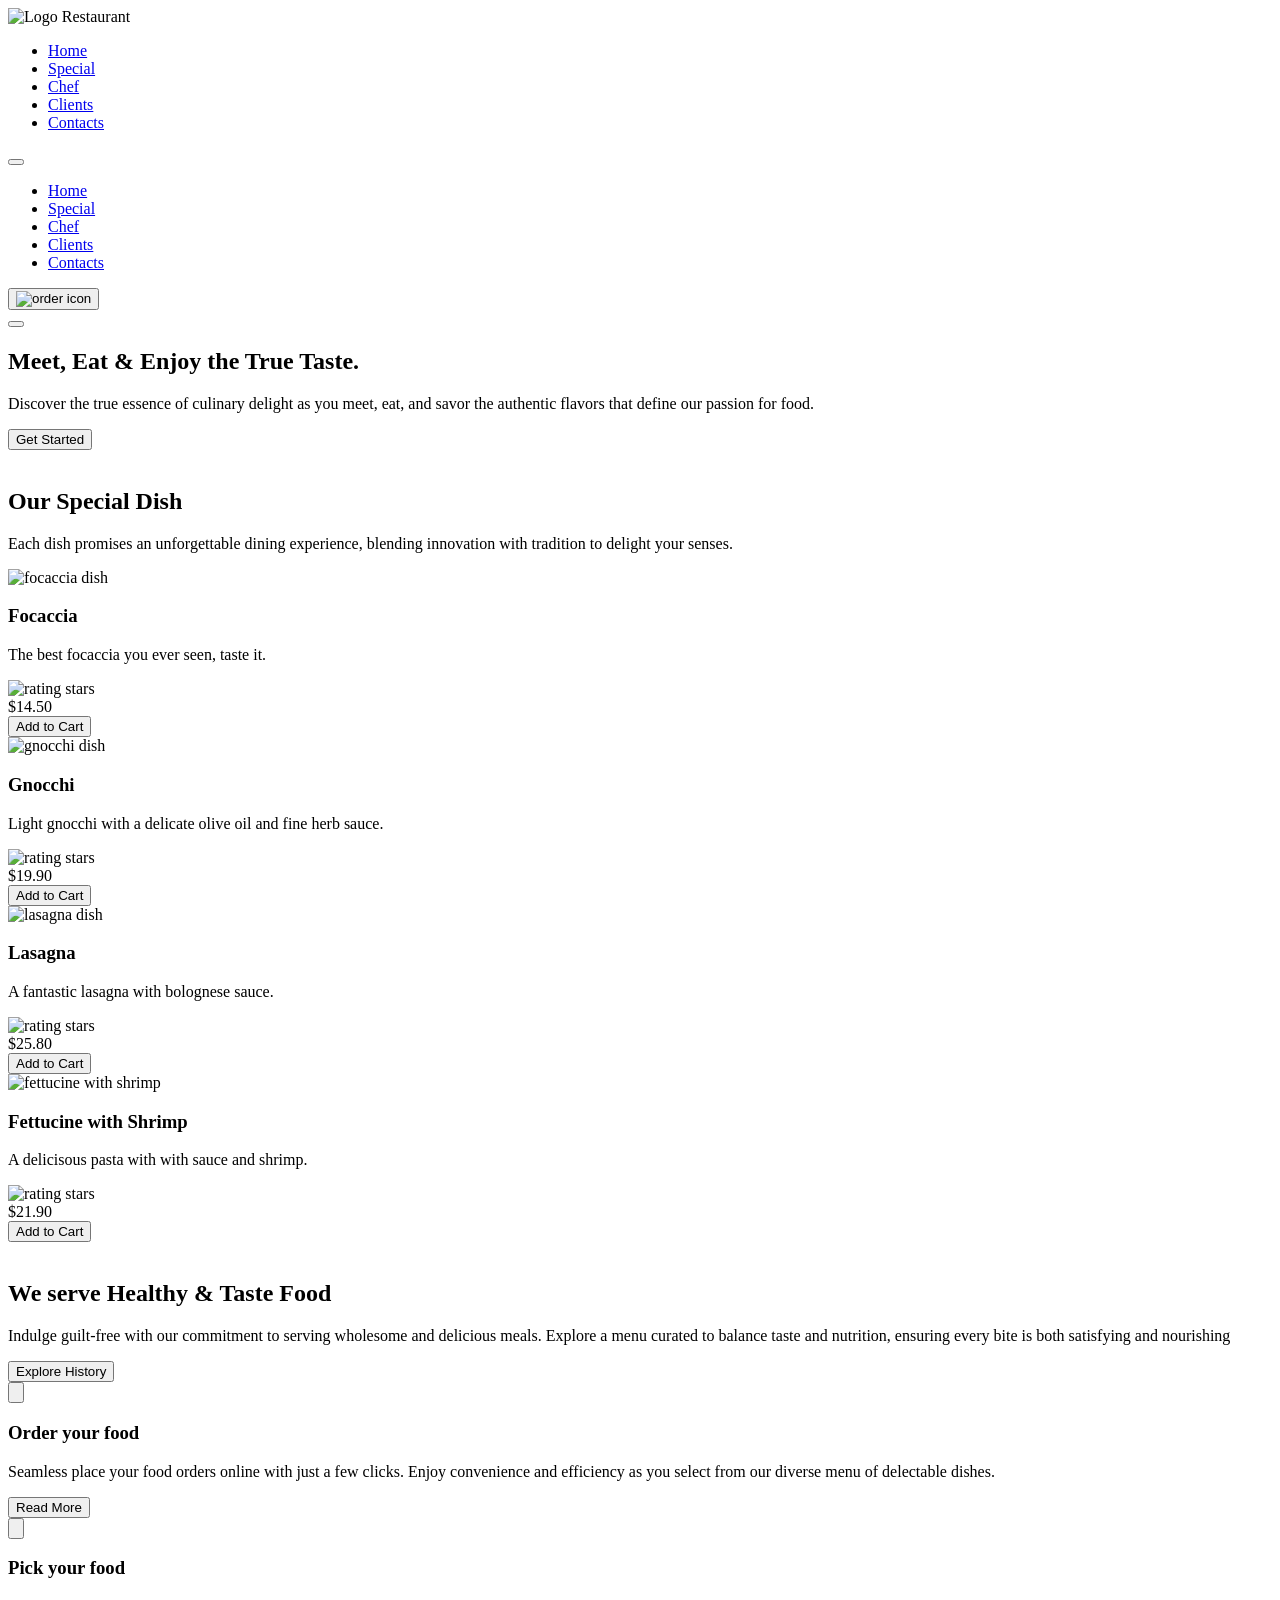
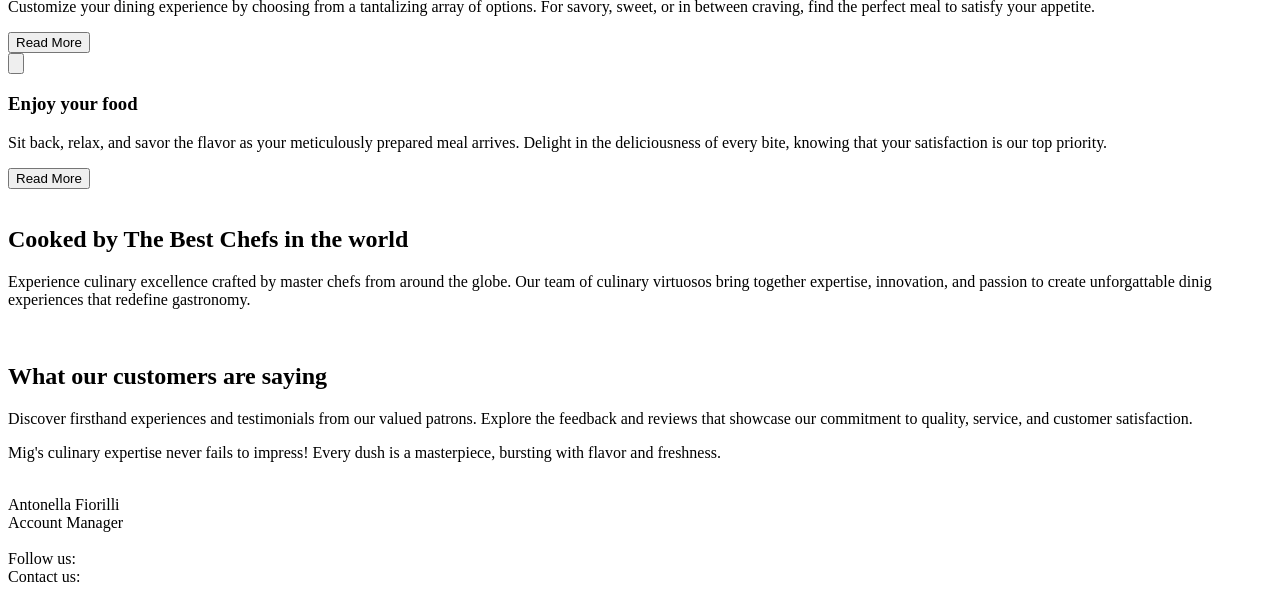
==== index.html @ 4b8250e5 "exportação da pasta index.html para Mig Food" ====
<!DOCTYPE html>
<html lang="en">

<head>
    <meta charset="UTF-8">
    <meta name="viewport" content="width=device-width, initial-scale=1.0">
    <link rel="stylesheet" href="style.css">
    <link rel="stylesheet" href="https://cdnjs.cloudflare.com/ajax/libs/font-awesome/7.0.0/css/all.min.css">
    <link rel="shortcut icon" href="Images/Logo_Icon.png" type="image/x-icon">
    <title>Mig Ristorante</title>
</head>

<body>
    <header>
        <div class="logo"><img src="./Images/Logo.png" alt="Logo Restaurant"></div>
        <div class="desktop-menu">
            <ul class="nav-links-desktop">
                <li><a href="#hero">Home</a></li>
                <li><a href="#special">Special</a></li>
                <li><a href="#chef">Chef</a></li>
                <li><a href="#clients">Clients</a></li>
                <li><a href="#contacts">Contacts</a></li>
            </ul>
        </div>
        <div class="mobile-menu" id="mobileMenu">
            <button class="close" id="closeButton"><i class="fa-solid fa-xmark"></i></button>
            <ul class="nav-links-mobile">
                <li><a href="#hero">Home</a></li>
                <li><a href="#special">Special</a></li>
                <li><a href="#chef">Chef</a></li>
                <li><a href="#clients">Clients</a></li>
                <li><a href="#contacts">Contacts</a></li>
            </ul>
        </div>
        <div class="btns-header">
            <div class="cart"><button class="button_cart"><img src="./Images/order icon.svg" alt="order icon"></button>
            </div>
            <button class="hamburger" id="hamburgerButton"><i class="fa-solid fa-bars"></i></button>
        </div>
    </header>
    <main>
        <section class="hero">
            <div class="content">
                <h1 class="title">Meet, Eat & Enjoy the <span>True Taste</span>.</h1>
                <p class="text">Discover the true essence of culinary delight as you meet, eat, and savor the authentic
                    flavors that define our passion for food.</p>
                <button class="start">Get Started</button>
            </div>
            <div class="hero-image"><img src="./Images/home_fetuccini.png" alt=""></div>
        </section>
        <section class="special" id="special">
            <h2 class="title">Our <span>Special</span> Dish</h2>
            <p class="text">Each dish promises an unforgettable dining experience, blending innovation with tradition to
                delight your senses.</p>
            <div class="card_line">
                <div class="card">
                    <img src="https://moraremportugal.com/wp-content/uploads/2023/08/comidas-tipicas-da-italia-foccacia-de-rosmarino-1024x574.png"
                        alt="focaccia dish">
                    <h3 class="name">Focaccia</h3>
                    <p class="dish_detail">The best focaccia you ever seen, taste it.</p>
                    <div class="stars"><img src="./Images/Testimonials Stars.png" alt="rating stars"></div>
                    <div class="last_line">
                        <div class="price">$14.50</div>
                        <button class="card_cart">Add to Cart</button>
                    </div>
                </div>
                <div class="card">
                    <img src="https://img.freepik.com/fotos-premium/gnocchi-de-batata-comida-italiana-tradicional-gnocchi-caseiro-jantar-saboroso-prato-mediterraneo-fundo-escuro-ilustracao-de-ia-generativa_162695-11271.jpg"
                        alt="gnocchi dish">
                    <h3 class="name">Gnocchi</h3>
                    <p class="dish_detail">Light gnocchi with a delicate olive oil and fine herb sauce.</p>
                    <div class="stars"><img src="./Images/Testimonials Stars.png" alt="rating stars"></div>
                    <div class="last_line">
                        <div class="price">$19.90</div>
                        <button class="card_cart">Add to Cart</button>
                    </div>
                </div>
                <div class="card">
                    <img src="https://www.sabornamesa.com.br/media/k2/items/cache/d30ee1ca9e879a8474cdf38bba06fa06_XL.jpg"
                        alt="lasagna dish">
                    <h3 class="name">Lasagna</h3>
                    <p class="dish_detail">A fantastic lasagna with bolognese sauce.</p>
                    <div class="stars"><img src="./Images/Testimonials Stars.png" alt="rating stars"></div>
                    <div class="last_line">
                        <div class="price">$25.80</div>
                        <button class="card_cart">Add to Cart</button>
                    </div>
                </div>
                <div class="card">
                    <img src="https://buenprovecho.hn/wp-content/uploads/2023/05/fettucini-con-camarones-1.jpg"
                        alt="fettucine with shrimp">
                    <h3 class="name">Fettucine with Shrimp</h3>
                    <p class="dish_detail">A delicisous pasta with with sauce and shrimp.</p>
                    <div class="stars"><img src="./Images/Testimonials Stars.png" alt="rating stars"></div>
                    <div class="last_line">
                        <div class="price">$21.90</div>
                        <button class="card_cart">Add to Cart</button>
                    </div>
                </div>
            </div>
        </section>
        <section class="healthy">
            <img src="https://thumbs.dreamstime.com/b/varios-tipos-de-pastas-68158562.jpg" alt="">
            <div class="content">
                <h2 class="title">We serve <span>Healthy & Taste</span> Food</h2>
                <p class="text">Indulge guilt-free with our commitment to serving wholesome and delicious meals. Explore
                    a
                    menu curated to balance taste and nutrition, ensuring every bite is both satisfying and nourishing
                </p>
                <button class="history">Explore History</button>
            </div>
        </section>
        <section class="delivery">
            <div class="card_line_delivery">
                <div class="card">
                    <button class="delivery_btn"><img src="./Images/order_meal.svg" alt=""></button>
                    <h3 class="title">Order your food</h3>
                    <p class="text">Seamless place your food orders online with just a few clicks. Enjoy convenience and
                        efficiency as you select from our diverse menu of delectable dishes.</p>
                    <button class="more">Read More </button>
                </div>

                <div class="card">
                    <button class="delivery_btn"><img src="./Images/delivery_icon.svg" alt=""></button>
                    <h3 class="title">Pick your food</h3>
                    <p class="text">Customize your dining experience by choosing from a tantalizing array of options.
                        For
                        savory, sweet, or in between craving, find the perfect meal to satisfy your appetite.</p>
                    <button class="more">Read More </button>
                </div>

                <div class="card">
                    <button class="delivery_btn"><img src="./Images/satisfied_icon.svg" alt=""></button>
                    <h3 class="title">Enjoy your food</h3>
                    <p class="text">Sit back, relax, and savor the flavor as your meticulously prepared meal arrives.
                        Delight in the deliciousness of every bite, knowing that your satisfaction is our top priority.
                    </p>
                    <button class="more">Read More </button>
                </div>
                <img class="olive_img" src="./Images/Olive-Oil-PNG-Image.png" alt="">
            </div>
        </section>
        <section class="chef" id="chef">
            <div class="content">
                <h2 class="title">Cooked by <span>The Best Chefs</span> in the world</h2>
                <p class="text">Experience culinary excellence crafted by master chefs from around the globe. Our team
                    of
                    culinary virtuosos bring together expertise, innovation, and passion to create unforgattable dinig
                    experiences that redefine gastronomy.</p>
            </div>
            <div class="images">
                <div class="bg_circle">
                    <img src="./Images/masterchef.png" alt="">
                </div>
            </div>
        </section>
        <section class="clients" id="clients">
            <h2 class="title">What our <span>customers</span> are saying</h2>
            <p class="text">Discover firsthand experiences and testimonials from our valued patrons. Explore the
                feedback
                and reviews that showcase our commitment to quality, service, and customer satisfaction.</p>
            <div class="card">
                <p class="testimonial_phrase">Mig's culinary expertise never fails to impress! Every dush is a
                    masterpiece, bursting with flavor and freshness.</p>
                <div class="photo"><img src="https://cdn.pixabay.com/photo/2024/05/21/05/51/young-8776897_1280.jpg"
                        alt="">
                </div>
                <div class="name">Antonella Fiorilli</div>
                <div class="position">Account Manager</div>
                <div class="balls_order">
                    <div class="ball"></div>
                    <div class="ball"></div>
                    <div class="ball"></div>
                </div>
            </div>
        </section>
    </main>
    <footer id="contacts">
        <div class="logo"><img src="./Images/Logo.png" alt=""></div>
        <div class="follow">Follow us:
           <i class="fa-brands fa-square-facebook"></i>
           <i class="fa-brands fa-square-instagram"></i>
           <i class="fa-brands fa-square-x-twitter"></i>
        </div>
        <div class="contact">Contact us:
           <i class="fa-brands fa-square-whatsapp"></i>
           <i class="fa-solid fa-envelope"></i>
        </div>
    </footer>
    <script src="./script.js"></script>
</body>

</html>
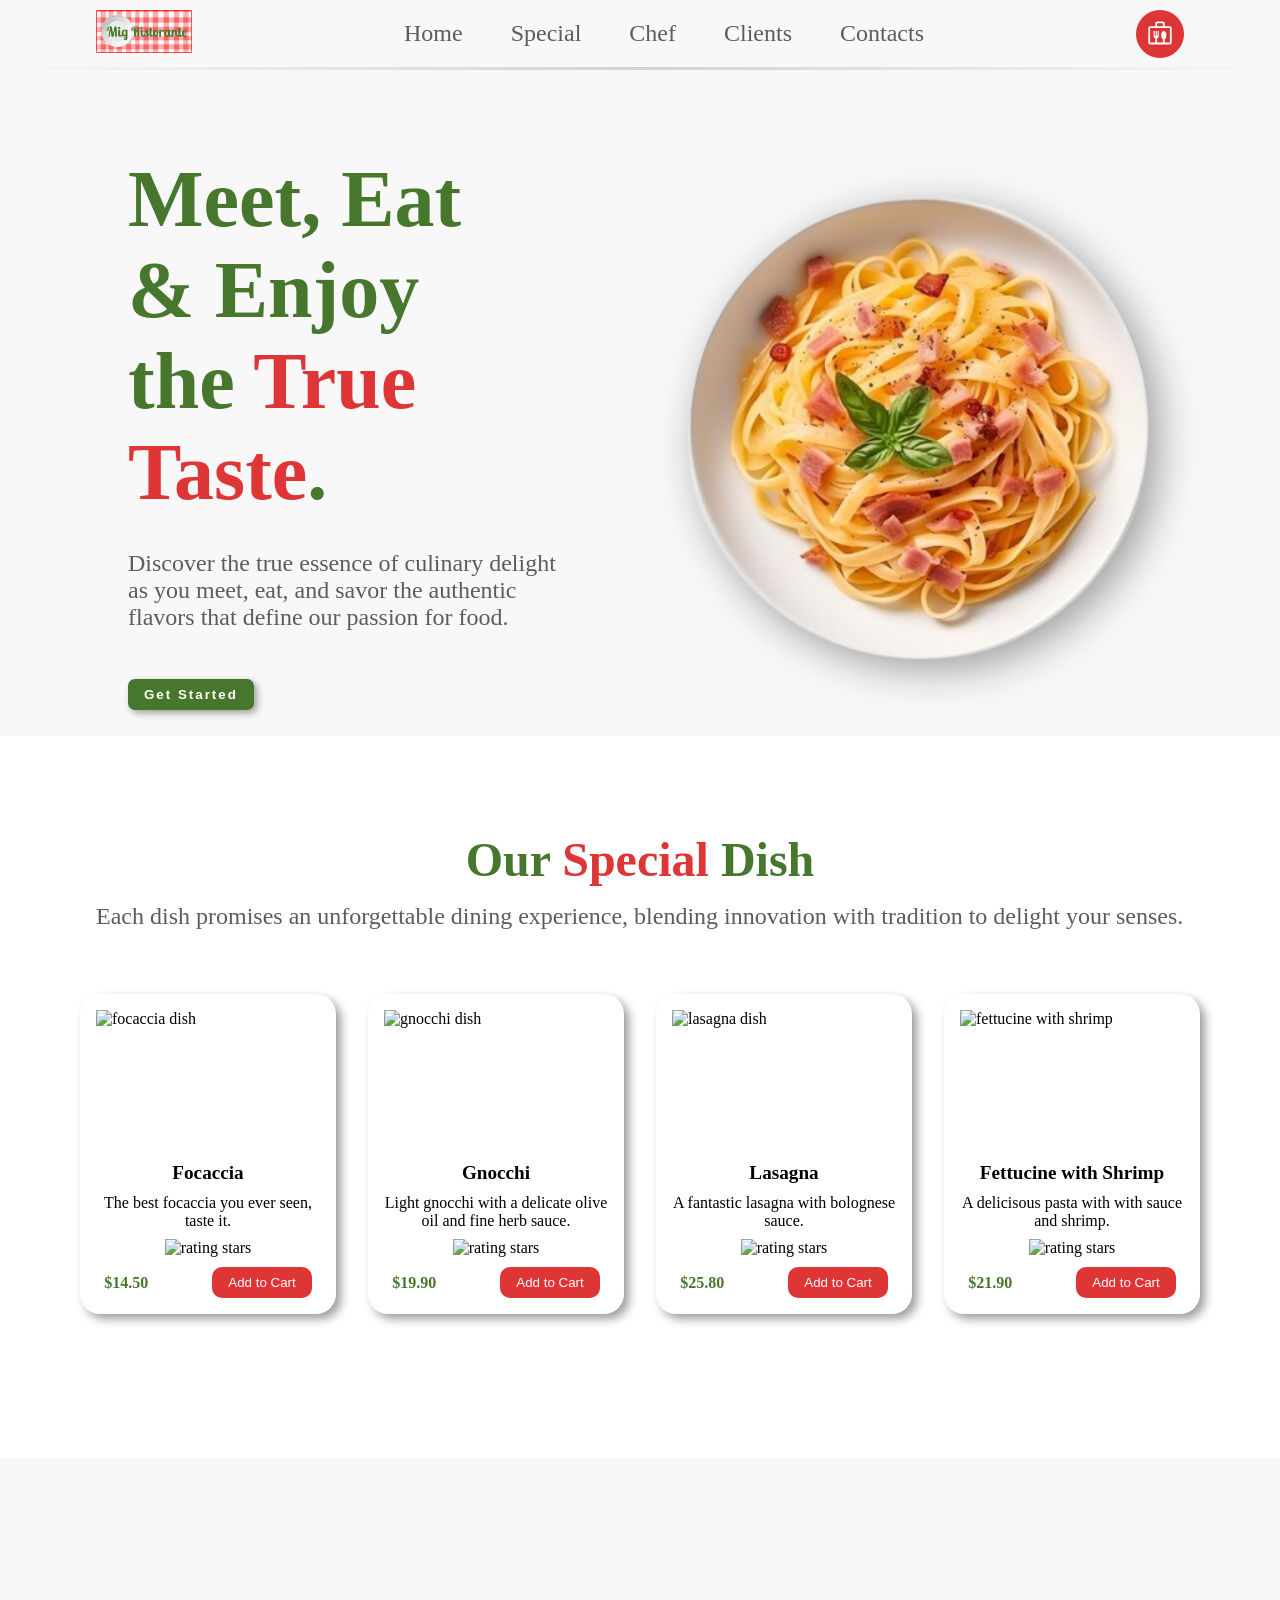
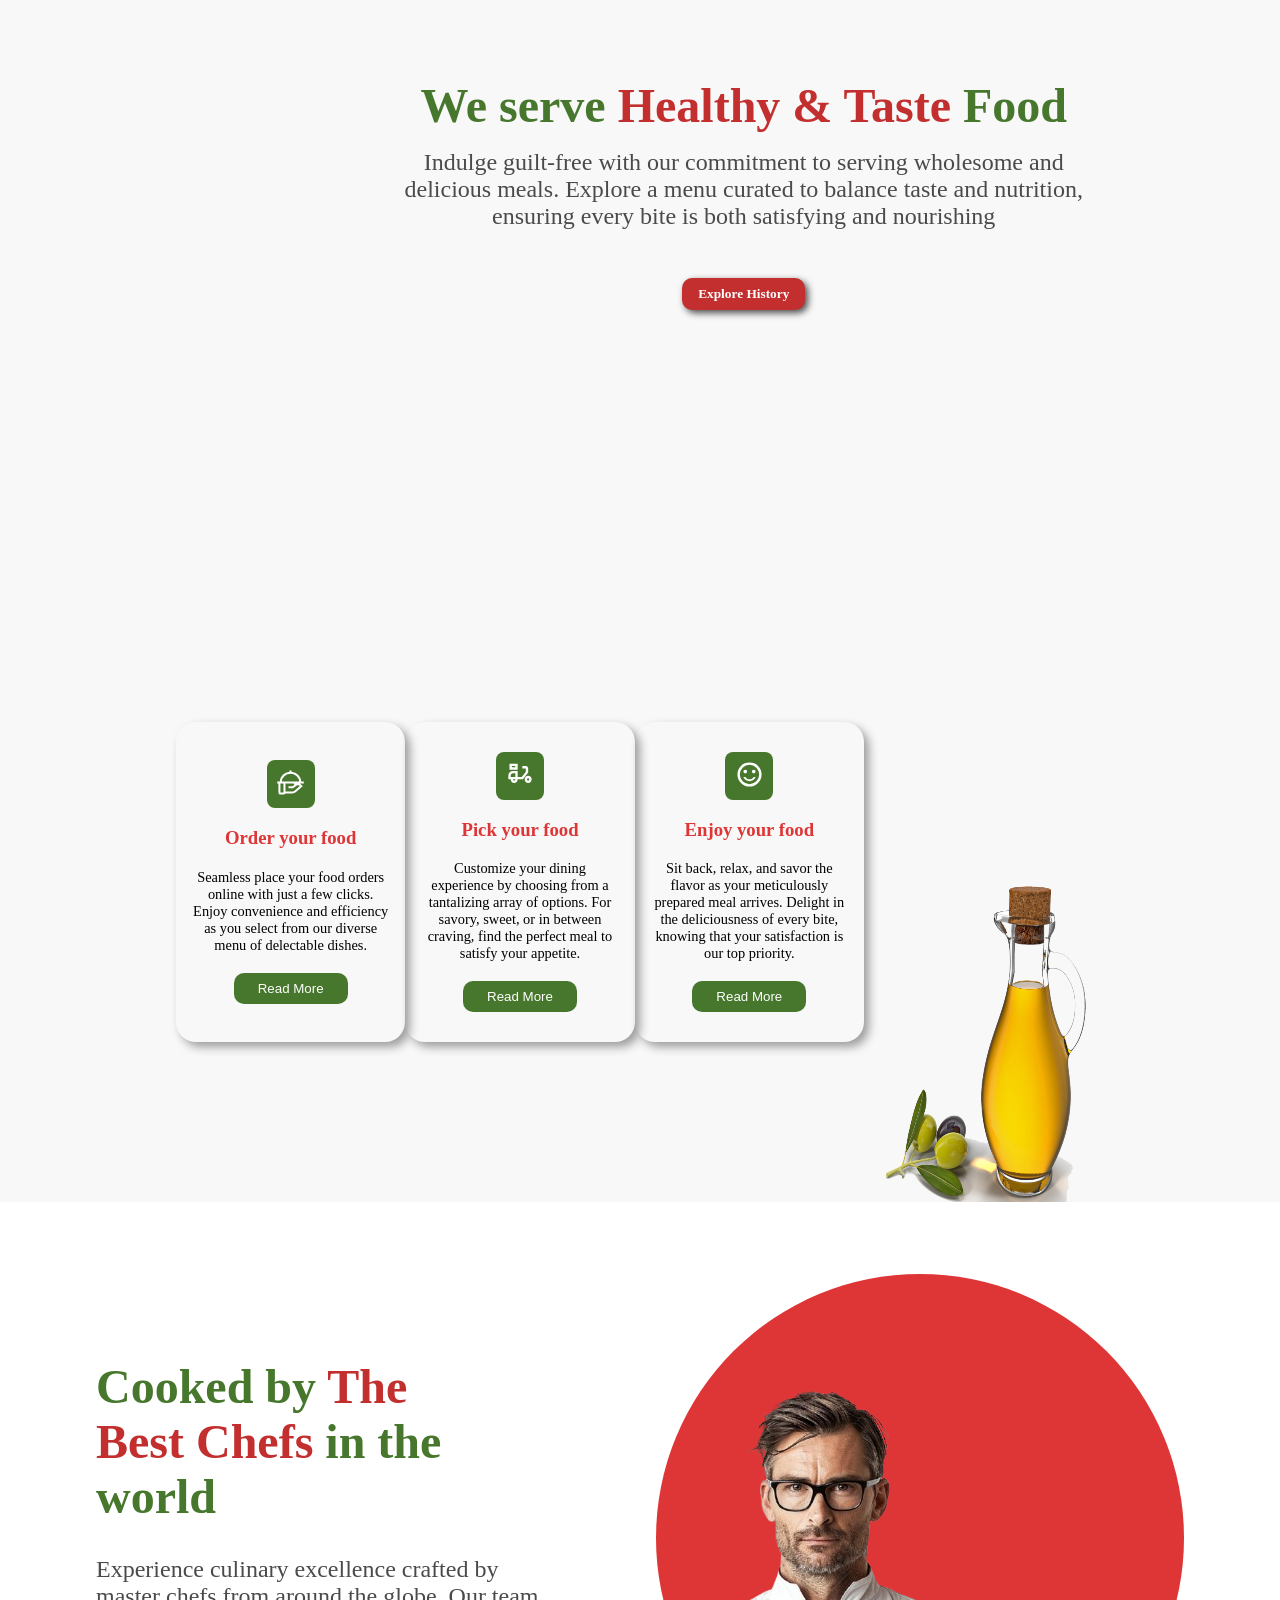
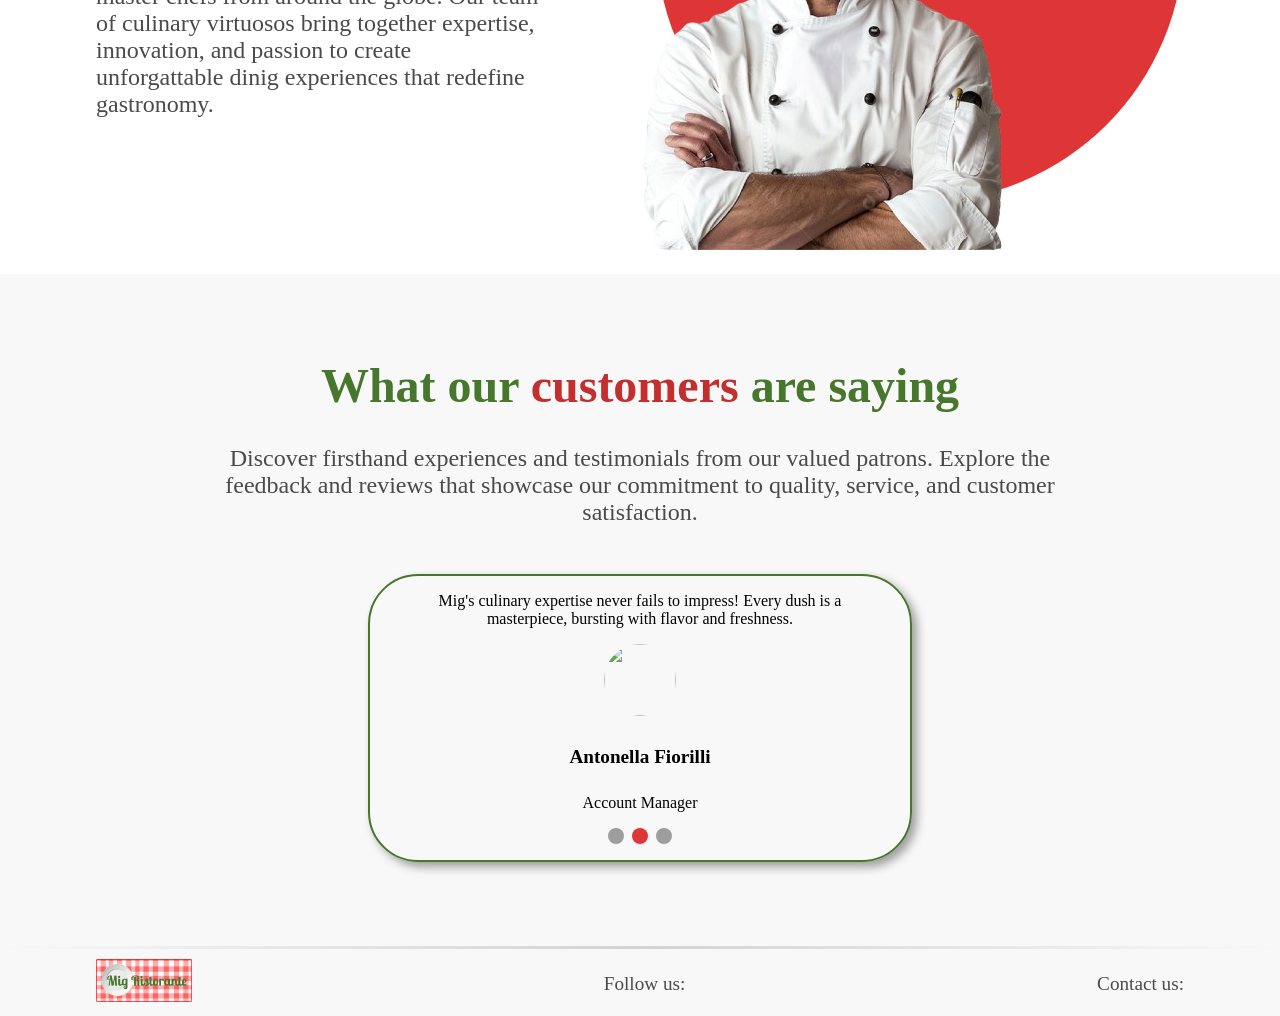
==== commit 226c21a3: "file track adjustment" ====
--- a/index.html
+++ b/index.html
@@ -4,15 +4,15 @@
 <head>
     <meta charset="UTF-8">
     <meta name="viewport" content="width=device-width, initial-scale=1.0">
-    <link rel="stylesheet" href="style.css">
+    <link rel="stylesheet" href="./Assets/style.css">
     <link rel="stylesheet" href="https://cdnjs.cloudflare.com/ajax/libs/font-awesome/7.0.0/css/all.min.css">
-    <link rel="shortcut icon" href="Images/Logo_Icon.png" type="image/x-icon">
+    <link rel="shortcut icon" href="./Assets/Images/Logo_Icon.png" type="image/x-icon">
     <title>Mig Ristorante</title>
 </head>
 
 <body>
     <header>
-        <div class="logo"><img src="./Images/Logo.png" alt="Logo Restaurant"></div>
+        <div class="logo"><img src="./Assets/Images/Logo.png" alt="Logo Restaurant"></div>
         <div class="desktop-menu">
             <ul class="nav-links-desktop">
                 <li><a href="#hero">Home</a></li>
@@ -33,7 +33,7 @@
             </ul>
         </div>
         <div class="btns-header">
-            <div class="cart"><button class="button_cart"><img src="./Images/order icon.svg" alt="order icon"></button>
+            <div class="cart"><button class="button_cart"><img src="./Assets/Images/order icon.svg" alt="order icon"></button>
             </div>
             <button class="hamburger" id="hamburgerButton"><i class="fa-solid fa-bars"></i></button>
         </div>
@@ -46,7 +46,7 @@
                     flavors that define our passion for food.</p>
                 <button class="start">Get Started</button>
             </div>
-            <div class="hero-image"><img src="./Images/home_fetuccini.png" alt=""></div>
+            <div class="hero-image"><img src="./Assets/Images/home_fetuccini.png" alt=""></div>
         </section>
         <section class="special" id="special">
             <h2 class="title">Our <span>Special</span> Dish</h2>
@@ -113,7 +113,7 @@
         <section class="delivery">
             <div class="card_line_delivery">
                 <div class="card">
-                    <button class="delivery_btn"><img src="./Images/order_meal.svg" alt=""></button>
+                    <button class="delivery_btn"><img src="./Assets/Images/order_meal.svg" alt=""></button>
                     <h3 class="title">Order your food</h3>
                     <p class="text">Seamless place your food orders online with just a few clicks. Enjoy convenience and
                         efficiency as you select from our diverse menu of delectable dishes.</p>
@@ -121,7 +121,7 @@
                 </div>
 
                 <div class="card">
-                    <button class="delivery_btn"><img src="./Images/delivery_icon.svg" alt=""></button>
+                    <button class="delivery_btn"><img src="./Assets/Images/delivery_icon.svg" alt=""></button>
                     <h3 class="title">Pick your food</h3>
                     <p class="text">Customize your dining experience by choosing from a tantalizing array of options.
                         For
@@ -130,14 +130,14 @@
                 </div>
 
                 <div class="card">
-                    <button class="delivery_btn"><img src="./Images/satisfied_icon.svg" alt=""></button>
+                    <button class="delivery_btn"><img src="./Assets/Images/satisfied_icon.svg" alt=""></button>
                     <h3 class="title">Enjoy your food</h3>
                     <p class="text">Sit back, relax, and savor the flavor as your meticulously prepared meal arrives.
                         Delight in the deliciousness of every bite, knowing that your satisfaction is our top priority.
                     </p>
                     <button class="more">Read More </button>
                 </div>
-                <img class="olive_img" src="./Images/Olive-Oil-PNG-Image.png" alt="">
+                <img class="olive_img" src="./Assets/Images/Olive-Oil-PNG-Image.png" alt="">
             </div>
         </section>
         <section class="chef" id="chef">
@@ -150,7 +150,7 @@
             </div>
             <div class="images">
                 <div class="bg_circle">
-                    <img src="./Images/masterchef.png" alt="">
+                    <img src="./Assets/Images/masterchef.png" alt="">
                 </div>
             </div>
         </section>
@@ -176,7 +176,7 @@
         </section>
     </main>
     <footer id="contacts">
-        <div class="logo"><img src="./Images/Logo.png" alt=""></div>
+        <div class="logo"><img src="./Assets/Images/Logo.png" alt=""></div>
         <div class="follow">Follow us:
            <i class="fa-brands fa-square-facebook"></i>
            <i class="fa-brands fa-square-instagram"></i>
--- a/Assets/style.css
+++ b/Assets/style.css
@@ -0,0 +1,1183 @@
+@import url('https://fonts.googleapis.com/css2?family=Lora:ital,wght@0,400..700;1,400..700&display=swap');
+
+* {
+    margin: 0;
+    padding: 0;
+    box-sizing: border-box;
+    text-decoration: none;
+}
+
+html {
+    scroll-behavior: smooth;
+}
+
+body {
+    background-color: #f8f8f8;
+
+}
+
+header {
+    display: flex;
+    flex-direction: row;
+    align-items: center;
+    justify-content: space-between;
+    padding: 0 6rem;
+    border-bottom: 3px solid transparent;
+    border-image: linear-gradient(to right, transparent, #d4d2d2, transparent)1;
+    height: 70px;
+    width: 100%;
+    z-index: 10;
+    position: fixed;
+    top: 0;
+    background-color: #f8f8f8;
+}
+
+.logo img {
+    width: 6rem;
+}
+
+
+.nav-links-desktop {
+    display: flex;
+    flex-direction: row;
+    align-items: center;
+    justify-content: center;
+    gap: 3rem;
+    width: 100%;
+    font-size: 1.5rem;
+}
+
+.nav-links-desktop li {
+    list-style: none;
+}
+.nav-links-mobile li a,
+.nav-links-desktop li a {
+    color: #5d5c5c;
+    font-weight: 500;
+    font-family: "Lora", serif;
+    cursor: pointer;
+    text-decoration: none;
+}
+
+.nav-links-mobile li a:hover,
+.nav-links-desktop li a:hover {
+    color: #de3636
+}
+
+.mobile-menu {
+    display: none;
+    position: fixed;
+    top: 0;
+    right: 0;
+    width: 60%;
+    height: 100%;
+    background-color: #f8f8f8;
+    opacity: 90%;
+    flex-direction: column;
+    align-items: center;
+    font-size: 1.8rem;
+    z-index: 5;
+    transition: 0.6s;
+}
+
+.nav-links-mobile {
+    display: flex;
+    flex-direction: column;
+    text-align: center;
+    gap: 1.2rem;
+    width: 80%;
+    list-style: none;
+    padding: 0;
+}
+
+.nav-links-mobile li {
+    border-bottom: 1px solid #787272;
+    padding-bottom: 1.2rem;
+}
+
+.hamburger,
+.close {
+    font-size: 24px;
+    background: none;
+    border: none;
+    color: #5d5c5c;
+    cursor: pointer;
+    display: none;
+    width: 2rem;
+    height: 2rem;
+}
+
+.close {
+    margin-top: 20px;
+    margin-right: 20px;
+    display: block;
+    align-self: end;
+}
+
+.flex {
+    display: flex;
+}
+
+.btns-header{
+    display: flex;
+}
+.button_cart {
+    background-color: #de3636;
+    width: 3rem;
+    height: 3rem;
+    border-radius: 50%;
+    border: none;
+    outline: none;
+    display: grid;
+    place-items: center;
+    cursor: pointer;
+}
+
+.button_cart img {
+    width: 1.8rem;
+    height: 1.8rem;
+}
+
+.menu_btn i {
+    display: none;
+    font-size: 1.8rem;
+    color: #5d5c5c;
+}
+
+.hero {
+    display: flex;
+    flex-direction: row;
+    align-items: center;
+    justify-content: center;
+    top: 0;
+    padding-top: 8rem;
+    width: 100%;
+    height: 46rem;
+}
+
+.hero .content {
+    width: 50%;
+    padding-left: 8rem;
+    font-family: "Lora", serif;
+}
+
+.hero .title {
+    font-size: 5rem;
+    font-weight: 700;
+    color: #46772c;
+    width: 80%;
+}
+
+.hero .title span {
+    color: #de3636;
+}
+
+.hero .text {
+    font-size: 1.5rem;
+    width: 85%;
+    margin-top: 2rem;
+    color: #5d5c5c;
+}
+
+.hero .start {
+    margin-top: 3rem;
+    padding: 0.5rem 1rem;
+    border-radius: 7px;
+    background-color: #46772c;
+    color: #ffffff;
+    font-weight: 600;
+    letter-spacing: 2px;
+    border: none;
+    outline: none;
+    box-shadow: 3px 3px 7px #9e9d9d;
+    cursor: pointer;
+}
+
+.hero-image {
+    width: 50%;
+}
+
+.hero-image img {
+    width: 80%;
+    padding-left: 3rem;
+    filter: drop-shadow(10px 10px 20px #9e9d9d);
+    z-index: -10;
+}
+
+.special {
+    background-color: #ffffff;
+    padding: 2rem 6rem 8rem 6rem;
+    width: 100%;
+
+}
+
+.special .title {
+    margin-top: 4rem;
+    text-align: center;
+    font-size: 3rem;
+    font-family: "Lora", serif;
+    color: #46772c;
+}
+
+.special .title span {
+    color: #de3636;
+}
+
+.special .text {
+    color: #5d5c5c;
+    font-family: "Lora", serif;
+    font-size: 1.5rem;
+    margin: 1rem auto 3rem auto;
+}
+
+.special .card_line {
+    display: flex;
+    flex-direction: row;
+    align-items: center;
+    justify-content: center;
+    gap: 2rem;
+    width: 100%;
+    height: 22rem;
+
+}
+
+.special .card_line .card {
+    width: 18rem;
+    height: 20rem;
+    box-shadow: 5px 5px 10px #9e9d9d;
+    display: flex;
+    flex-direction: column;
+    justify-content: center;
+    align-items: center;
+    border-radius: 20px;
+    padding: 1rem;
+    font-family: "Lora", serif;
+}
+
+.card img {
+    width: 14rem;
+    height: 9rem;
+}
+
+.card .name {
+    font-weight: 600;
+    font-size: 1.2rem;
+    margin: 0.6rem auto;
+}
+
+.card .dish_detail {
+    text-align: center;
+}
+
+.card .stars img {
+    width: 6rem;
+    height: 1rem;
+    margin: 0.6rem auto;
+}
+
+.last_line {
+    display: flex;
+    flex-direction: row;
+    justify-content: space-between;
+    align-items: center;
+    gap: 4rem;
+}
+
+.last_line .price {
+    color: #46772c;
+    font-weight: 700;
+}
+
+.last_line .card_cart {
+    color: #ffffff;
+    background-color: #de3636;
+    padding: 8px 16px;
+    border-radius: 10px;
+    outline: none;
+    border: none;
+    cursor: pointer;
+}
+
+.last_line .card_cart:hover {
+    background-color: #c32e2e;
+}
+
+.healthy {
+    display: flex;
+    flex-direction: row;
+    align-items: center;
+    justify-content: center;
+    height: 42rem;
+    background-image: url(https://thumbs.dreamstime.com/b/varios-tipos-de-pastas-133820770.jpg);
+    background-repeat: no-repeat;
+    background-size: cover;
+    background-position: center;
+    padding: 0 6rem;
+}
+
+.healthy img {
+
+    width: 27rem;
+    transform: rotate(45deg);
+    filter: drop-shadow(10px 10px 20px #9e9d9d);
+}
+
+.healthy .content {
+    display: flex;
+    flex-direction: column;
+    align-items: center;
+    justify-content: center;
+}
+
+.healthy .title {
+    color: #46772c;
+    text-align: center;
+    font-size: 3rem;
+}
+
+.healthy .title span {
+    color: #c32e2e;
+}
+
+.healthy .text {
+    color: #4a4a4a;
+    font-family: "Lora", serif;
+    font-size: 1.5rem;
+    margin: 1rem auto 3rem auto;
+    text-align: center;
+    width: 80%;
+}
+
+.history {
+    padding: 0.5rem 1rem;
+    display: flex;
+    flex-direction: row;
+    color: #ffffff;
+    font-weight: 700;
+    font-family: "Lora", serif;
+    background-color: #c32e2e;
+    border: none;
+    outline: none;
+    border-radius: 10px;
+    box-shadow: 3px 3px 7px #4a4a4a;
+    cursor: pointer;
+}
+
+.delivery {
+    padding: 0 6rem;
+    display: flex;
+    flex-direction: column;
+    height: 42rem;
+}
+
+
+.delivery .card_line_delivery {
+    margin-top: 6rem;
+    width: 100%;
+    height: 32rem;
+    padding: 1rem;
+    display: flex;
+    flex-direction: row;
+    align-items: center;
+    justify-content: space-between;
+    padding: 0 5rem;
+}
+
+.delivery .card_line_delivery .card {
+    width: 18rem;
+    height: 20rem;
+    box-shadow: 5px 5px 10px #9e9d9d;
+    display: flex;
+    flex-direction: column;
+    justify-content: center;
+    align-items: center;
+    border-radius: 20px;
+    padding: 1rem;
+    font-family: "Lora", serif;
+    gap: 1.2rem;
+}
+
+.delivery_btn {
+    width: 3rem;
+    height: 3rem;
+    background-color: #46772c;
+    outline: none;
+    border: none;
+    border-radius: 8px;
+
+}
+
+.delivery_btn img {
+    width: 1.8rem;
+    height: 1.8rem;
+}
+
+.delivery .card_line_delivery .card .title {
+    font-weight: 700;
+    margin: 0 1rem;
+    color: #de3636;
+}
+
+.delivery .card_line_delivery .card .text {
+    font-size: 0.9rem;
+    text-align: center;
+}
+
+.more {
+    padding: 0.5rem 1.5rem;
+    background-color: #46772c;
+    outline: none;
+    border: none;
+    border-radius: 10px;
+    color: #ffffff;
+    font-weight: 500;
+    cursor: pointer;
+}
+
+.olive_img {
+    height: 20rem;
+    width: 15rem;
+    transform: translateY(10rem);
+
+}
+
+.chef {
+    display: flex;
+    flex-direction: row;
+    align-items: center;
+    justify-content: center;
+    height: 42rem;
+    background-color: #ffffff;
+    padding: 0 6rem;
+}
+
+.chef .title {
+    color: #46772c;
+    font-size: 3rem;
+    width: 70%;
+}
+
+.chef .title span {
+    color: #c32e2e;
+}
+
+.chef .text {
+    color: #4a4a4a;
+    font-family: "Lora", serif;
+    font-size: 1.5rem;
+    margin-top: 2rem;
+    width: 80%;
+}
+
+.bg_circle {
+    width: 33rem;
+    height: 33rem;
+    background-color: #de3636;
+    border-radius: 50%;
+    position: relative;
+}
+
+.bg_circle img {
+    position: absolute;
+    right: 7rem;
+    bottom: -3rem;
+}
+
+.clients {
+    display: flex;
+    flex-direction: column;
+    align-items: center;
+    justify-content: center;
+    height: 42rem;
+    padding: 0 6rem;
+}
+
+.clients .title {
+    color: #46772c;
+    font-size: 3rem;
+    width: 70%;
+    text-align: center;
+}
+
+.clients .title span {
+    color: #c32e2e;
+}
+
+.clients .text {
+    color: #4a4a4a;
+    font-family: "Lora", serif;
+    font-size: 1.5rem;
+    margin-top: 2rem;
+    width: 80%;
+    text-align: center;
+}
+
+.clients .card {
+    width: 50%;
+    height: 18rem;
+    border: 2px solid #46772c;
+    border-radius: 50px;
+    margin-top: 3rem;
+    font-family: "Lora", serif;
+    padding: 1rem;
+    display: flex;
+    flex-direction: column;
+    align-items: center;
+    justify-content: center;
+    gap: 1rem;
+    box-shadow: 5px 5px 10px #9e9d9d;
+}
+
+.testimonial_phrase {
+    width: 90%;
+    text-align: center;
+}
+
+.photo img {
+    width: 4.5rem;
+    height: 4.5rem;
+    border-radius: 50%;
+}
+
+.balls_order {
+    display: flex;
+    flex-direction: row;
+    gap: 0.5rem;
+    cursor: pointer;
+}
+
+.ball {
+    width: 1rem;
+    height: 1rem;
+    border-radius: 50%;
+    background-color: #9e9d9d;
+}
+
+.ball:nth-child(2) {
+    background-color: #de3636;
+}
+
+footer {
+    display: flex;
+    flex-direction: row;
+    align-items: center;
+    justify-content: space-between;
+    padding: 0 6rem;
+    border-top: 3px solid transparent;
+    border-image: linear-gradient(to right, transparent, #d4d2d2, transparent)1;
+    height: 70px;
+    width: 100%;
+    background-color: #f8f8f8;
+    font-family: "Lora", serif;
+}
+
+footer .follow,
+footer .contact {
+    color: #4a4a4a;
+    font-size: 1.2rem;
+}
+
+footer i {
+    color: #46772c;
+    font-size: 1.5rem;
+}
+
+
+@media (max-width: 1024px) {
+    header {
+        padding: 0 2rem;
+    }
+
+    .navbar {
+        width: 60%;
+    }
+
+    .nav-links-desktop {
+        font-size: 1.1rem;
+    }
+
+    .hero {
+        padding-top: 8rem;
+        height: 40rem;
+    }
+
+    .hero .content {
+        width: 50%;
+        padding-left: 2rem;
+    }
+
+    .hero .title {
+        font-size: 3rem;
+        width: 100%;
+    }
+
+    .hero .text {
+        font-size: 1.2rem;
+        width: 100%;
+    }
+
+    .hero-image {
+        width: 50%;
+    }
+
+    .hero-image img {
+        width: 90%;
+        padding-left: 1rem;
+        filter: drop-shadow(5px 5px 10px #9e9d9d);
+    }
+
+    .special {
+        padding: 2rem;
+    }
+
+    .special .title {
+        font-size: 2.5rem;
+    }
+
+    .special .text {
+        font-size: 1.2rem;
+    }
+
+    .special .card_line {
+        flex-wrap: wrap;
+        gap: 1rem;
+        height: auto;
+    }
+
+    .special .card_line .card {
+        width: 45%;
+    }
+
+
+    .healthy {
+        padding: 2rem;
+        height: 100vh;
+    }
+
+    .healthy .content .title {
+        font-size: 2.5rem;
+    }
+
+    .healthy .content .text {
+        font-size: 1.2rem;
+    }
+
+    .healthy img {
+        width: 20rem;
+    }
+
+
+    .delivery {
+        padding: 2rem;
+        height: 100vh;
+    }
+
+    .delivery .card_line_delivery {
+        flex-wrap: wrap;
+        gap: 1rem;
+        height: auto;
+        padding: 0;
+    }
+
+    .delivery .card_line_delivery .card {
+        width: 27%;
+    }
+
+    .olive_img {
+        height: 12rem;
+        width: 8rem;
+    }
+
+    .chef {
+        padding: 2rem;
+        height: 100vh;
+    }
+
+    .chef .title {
+        font-size: 2.5rem;
+        width: 100%;
+    }
+
+    .chef .text {
+        font-size: 1.2rem;
+        width: 100%;
+    }
+
+    .bg_circle {
+        width: 25rem;
+        height: 25rem;
+    }
+
+    .bg_circle img {
+        width: 100%;
+        right: 0;
+        bottom: 0;
+        position: relative;
+    }
+
+    .clients {
+        height: auto;
+        padding: 2rem;
+    }
+
+    .clients .title {
+        font-size: 2.5rem;
+        width: 100%;
+    }
+
+    .clients .text {
+        font-size: 1.2rem;
+        width: 100%;
+    }
+
+    .clients .card {
+        width: 70%;
+        height: auto;
+    }
+
+    footer {
+        padding: 0 4rem;
+    }
+
+    footer .follow,
+    footer .contact {
+        font-size: 1rem;
+    }
+}
+
+@media (max-width: 768px) {
+    header {
+        padding: 0 1rem;
+        height: 60px;
+    }
+
+    .logo img {
+        width: 5rem;
+    }
+
+    .nav-links-desktop {
+        gap: 2rem;
+    }
+
+    .button_cart {
+        width: 2.5rem;
+        height: 2.5rem;
+    }
+
+    .button_cart img {
+        width: 1.5rem;
+        height: 1.5rem;
+    }
+
+    .hero {
+        flex-direction: column-reverse;
+        padding: 4rem 1rem 2rem 1rem;
+        height: auto;
+    }
+
+    .hero .content {
+        width: 100%;
+        padding-left: 0;
+        text-align: center;
+    }
+
+    .hero .title {
+        font-size: 2.5rem;
+        width: 100%;
+    }
+
+    .hero .text {
+        font-size: 1rem;
+        width: 100%;
+        margin-top: 1rem;
+    }
+
+    .hero .start {
+        margin-top: 2rem;
+    }
+
+    .hero-image {
+        width: 100%;
+        margin-top: 2rem;
+    }
+
+    .hero-image img {
+        width: 75%;
+        padding-left: 12rem;
+    }
+
+    .special {
+        padding: 2rem 1rem 4rem 1rem;
+    }
+
+    .special .title {
+        font-size: 2rem;
+    }
+
+    .special .text {
+        font-size: 1rem;
+    }
+
+    .special .card_line {
+        flex-direction: column;
+        gap: 1.5rem;
+    }
+
+    .special .card_line .card {
+        width: 100%;
+    }
+
+    .healthy {
+        flex-direction: column;
+        height: auto;
+        padding: 2rem 1rem;
+        text-align: center;
+    }
+
+    .healthy img {
+        width: 67%;
+        margin-bottom: 2rem;
+        transform: rotate(0deg);
+    }
+
+    .healthy .content .title {
+        font-size: 2rem;
+    }
+
+    .healthy .content .text {
+        font-size: 1rem;
+        width: 100%;
+    }
+
+    .delivery {
+        padding: 2rem 1rem;
+        height: auto;
+    }
+
+    .delivery .card_line_delivery {
+        flex-direction: column;
+        gap: 1.5rem;
+        padding: 0;
+        margin-top: 2rem;
+    }
+
+    .delivery .card_line_delivery .card {
+        width: 100%;
+    }
+
+    .olive_img {
+        display: none;
+    }
+
+    .chef {
+        flex-direction: column;
+        height: auto;
+        padding: 2rem 1rem;
+    }
+
+    .chef .content {
+        order: 2;
+        text-align: center;
+        margin-top: 2rem;
+    }
+
+    .chef .title {
+        font-size: 2rem;
+        width: 100%;
+    }
+
+    .chef .text {
+        font-size: 1rem;
+        width: 100%;
+    }
+
+    .bg_circle {
+        order: 1;
+        width: 20rem;
+        height: 20rem;
+    }
+
+    .bg_circle img {
+        width: 100%;
+    }
+
+    .clients {
+        height: auto;
+        padding: 2rem 1rem;
+    }
+
+    .clients .title {
+        font-size: 2rem;
+        width: 100%;
+    }
+
+    .clients .text {
+        font-size: 1rem;
+        width: 100%;
+    }
+
+    .clients .card {
+        width: 100%;
+        height: auto;
+        padding: 1.5rem 1rem;
+    }
+
+    footer {
+        flex-direction: column;
+        height: auto;
+        padding: 1rem;
+        text-align: center;
+    }
+
+    footer .logo {
+        margin-bottom: 1rem;
+    }
+
+    footer .follow,
+    footer .contact {
+        font-size: 0.9rem;
+    }
+}
+
+@media (max-width: 480px) {
+    body {
+        padding-top: 50px;
+    }
+
+    header {
+        padding: 0 1rem;
+        height: 50px;
+    }
+
+    .logo img {
+        width: 4rem;
+    }
+
+    .nav-links-desktop {
+        display: none;
+    }
+.btns-header{
+    gap: 2rem;
+}
+    .hamburger {
+        display: block;
+    }
+
+    .button_cart {
+        width: 2rem;
+        height: 2rem;
+    }
+
+    .button_cart img {
+        width: 1.2rem;
+        height: 1.2rem;
+    }
+
+    .hero {
+        flex-direction: column;
+        padding: 2rem 1rem;
+        height: auto;
+    }
+
+    .hero .content {
+        width: 100%;
+        padding-left: 0;
+        text-align: center;
+    }
+
+    .hero .title {
+        font-size: 2rem;
+    }
+
+    .hero .text {
+        font-size: 1rem;
+        margin-top: 1rem;
+    }
+
+    .hero .start {
+        margin-top: 1.5rem;
+        padding: 0.5rem 1rem;
+    }
+
+    .hero-image {
+        width: 100%;
+        margin-top: 2rem;
+    }
+
+    .hero-image img {
+        width: 100%;
+        padding-left: 0;
+    }
+
+    .special {
+        padding: 2rem 1rem;
+    }
+
+    .special .title {
+        font-size: 1.8rem;
+    }
+
+    .special .text {
+        font-size: 1rem;
+        width: 100%;
+    }
+
+    .special .card_line {
+        flex-direction: column;
+        gap: 1.5rem;
+        height: auto;
+    }
+
+    .special .card_line .card {
+        width: 100%;
+        height: auto;
+        padding: 1.5rem 1rem;
+    }
+
+    .card img {
+        width: 10rem;
+        height: 7rem;
+    }
+
+    .card .name {
+        font-size: 1rem;
+    }
+
+    .last_line .price {
+        font-size: 1.1rem;
+    }
+
+    .last_line .card_cart {
+        padding: 6px 12px;
+    }
+
+    .healthy {
+        flex-direction: column;
+        height: auto;
+        padding: 2rem 1rem;
+        text-align: center;
+    }
+
+    .healthy img {
+        width: 80%;
+        margin-bottom: 2rem;
+        transform: rotate(0deg);
+    }
+
+    .healthy .content .title {
+        font-size: 1.8rem;
+    }
+
+    .healthy .content .text {
+        font-size: 1rem;
+        width: 100%;
+    }
+
+    .delivery {
+        padding: 2rem 1rem;
+        height: auto;
+    }
+
+    .delivery .card_line_delivery {
+        flex-direction: column;
+        gap: 1.5rem;
+        padding: 0;
+    }
+
+    .delivery .card_line_delivery .card {
+        width: 100%;
+        height: auto;
+    }
+
+    .delivery_btn img {
+        width: 1.5rem;
+        height: 1.5rem;
+    }
+
+    .olive_img {
+        display: none;
+    }
+
+    .chef {
+        flex-direction: column;
+        height: auto;
+        padding: 2rem 1rem;
+    }
+
+    .chef .content {
+        order: 2;
+        text-align: center;
+    }
+
+    .chef .title {
+        font-size: 1.8rem;
+        width: 100%;
+    }
+
+    .chef .text {
+        font-size: 1rem;
+        width: 100%;
+    }
+
+    .bg_circle {
+        order: 1;
+        width: 15rem;
+        height: 15rem;
+        margin-bottom: 2rem;
+    }
+
+    .bg_circle img {
+        width: 100%;
+        right: 0;
+        bottom: 0;
+        position: relative;
+    }
+
+    .clients {
+        height: auto;
+        padding: 2rem 1rem;
+    }
+
+    .clients .title {
+        font-size: 1.8rem;
+        width: 100%;
+    }
+
+    .clients .text {
+        font-size: 1rem;
+        width: 100%;
+    }
+
+    .clients .card {
+        width: 100%;
+        height: auto;
+        padding: 1rem;
+    }
+
+    .testimonial_phrase {
+        width: 100%;
+    }
+
+    .photo img {
+        width: 3.5rem;
+        height: 3.5rem;
+    }
+
+    footer {
+        flex-direction: column;
+        height: auto;
+        padding: 1rem;
+        text-align: center;
+        gap: 1rem;
+    }
+
+    footer .logo {
+        margin-bottom: 1rem;
+    }
+
+    footer .follow,
+    footer .contact {
+        font-size: 0.9rem;
+        text-align: center;
+    }
+}
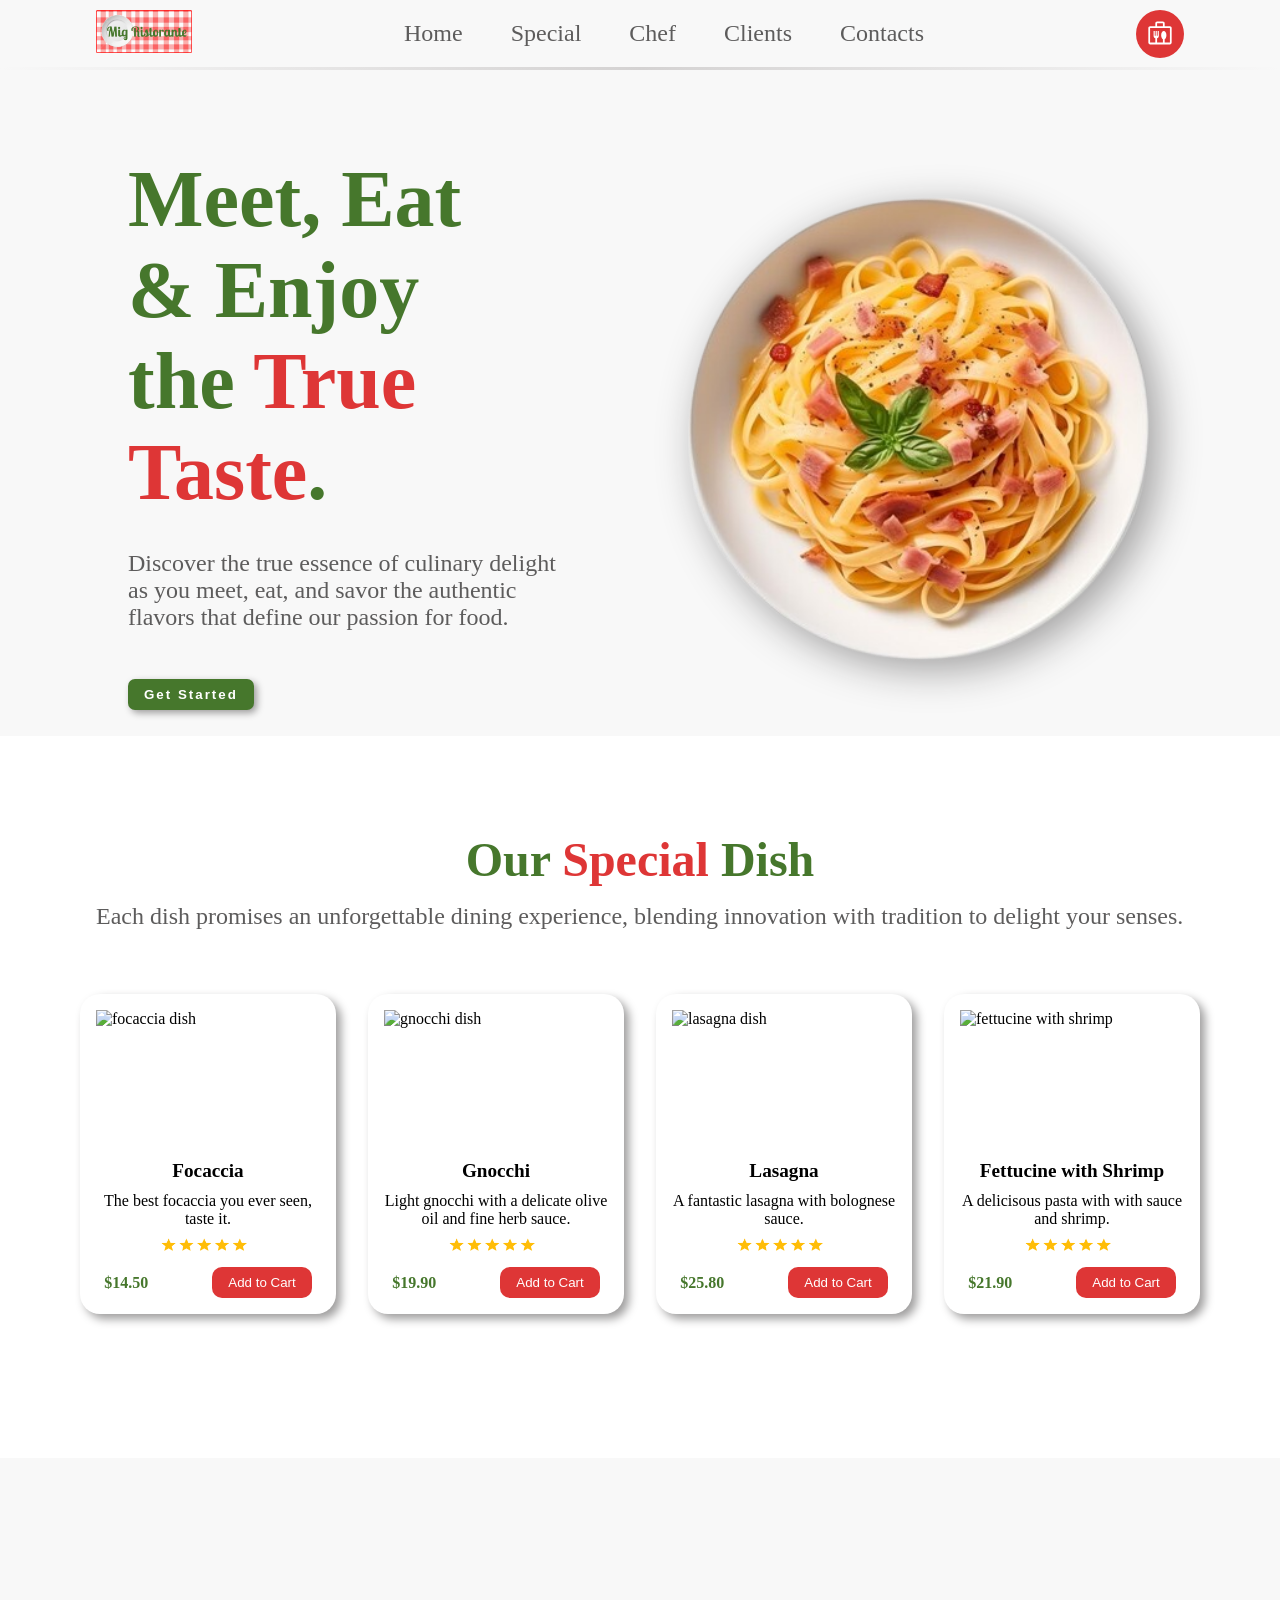
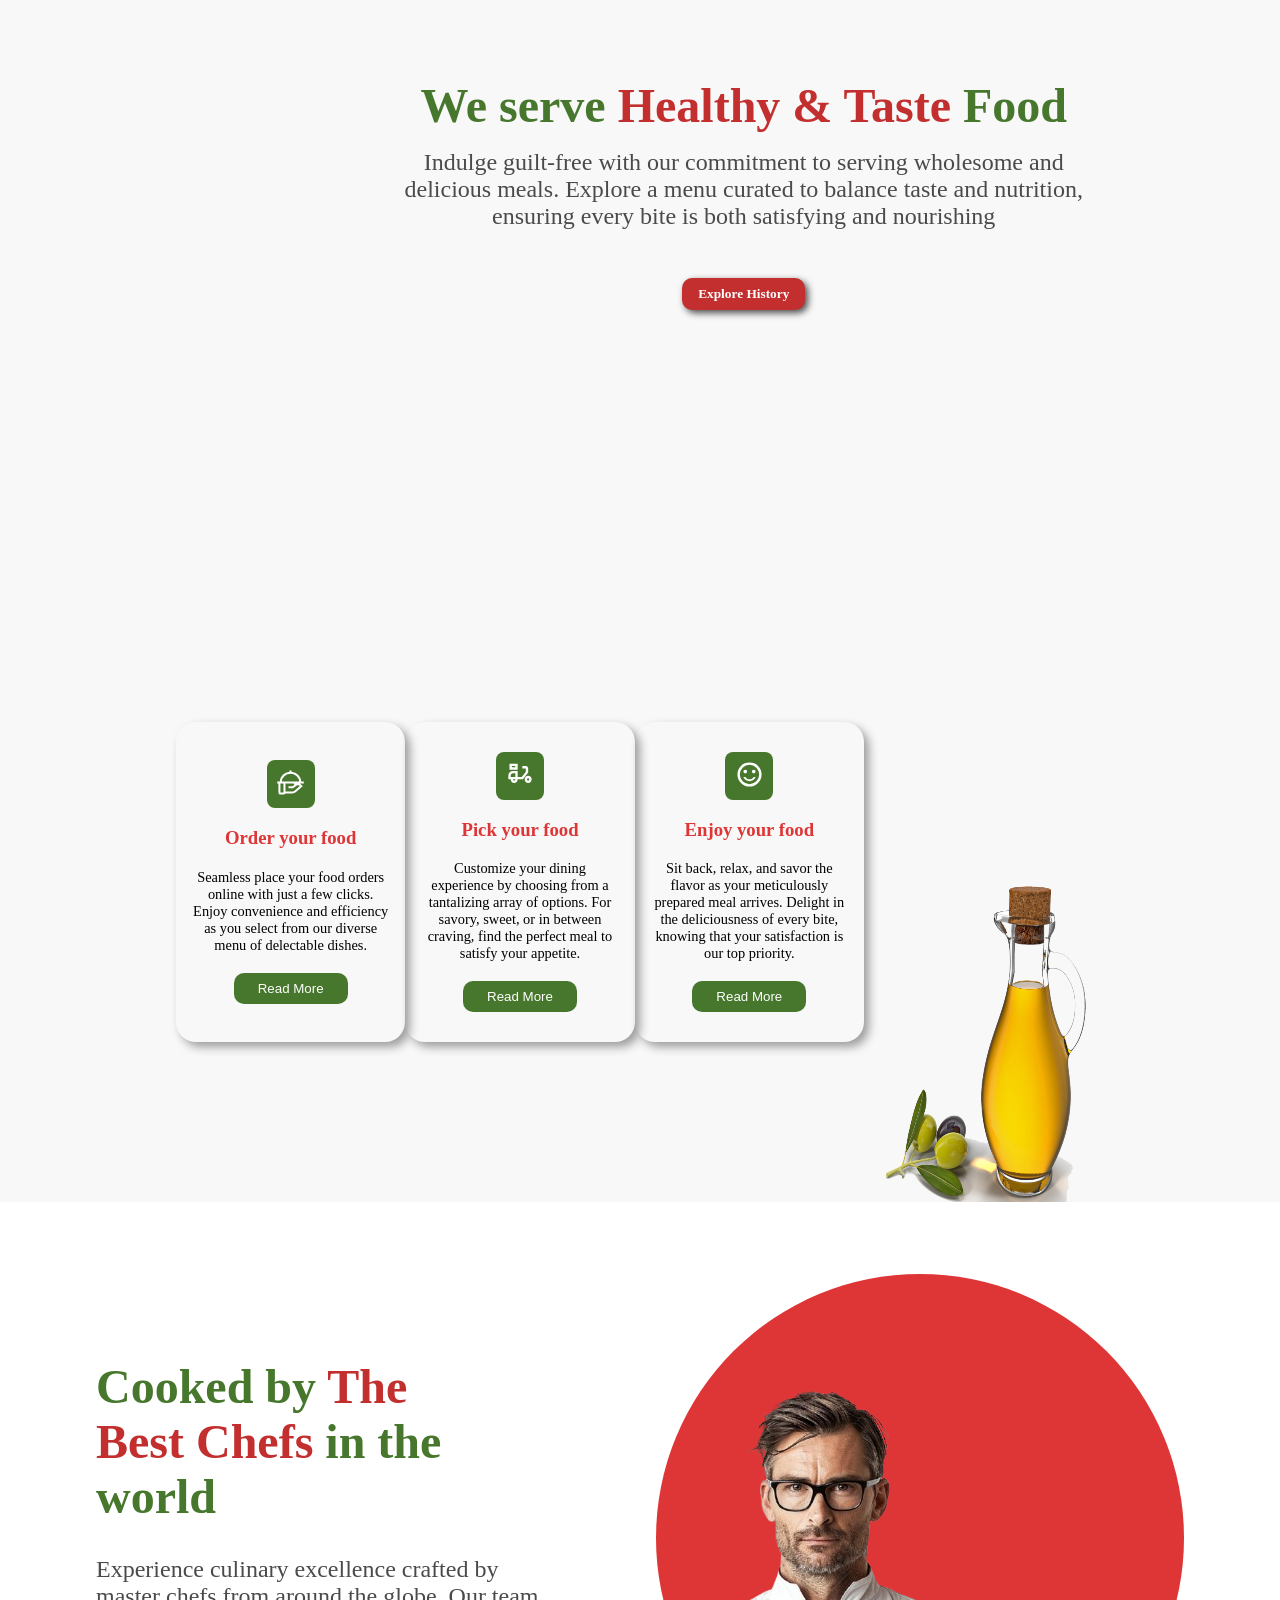
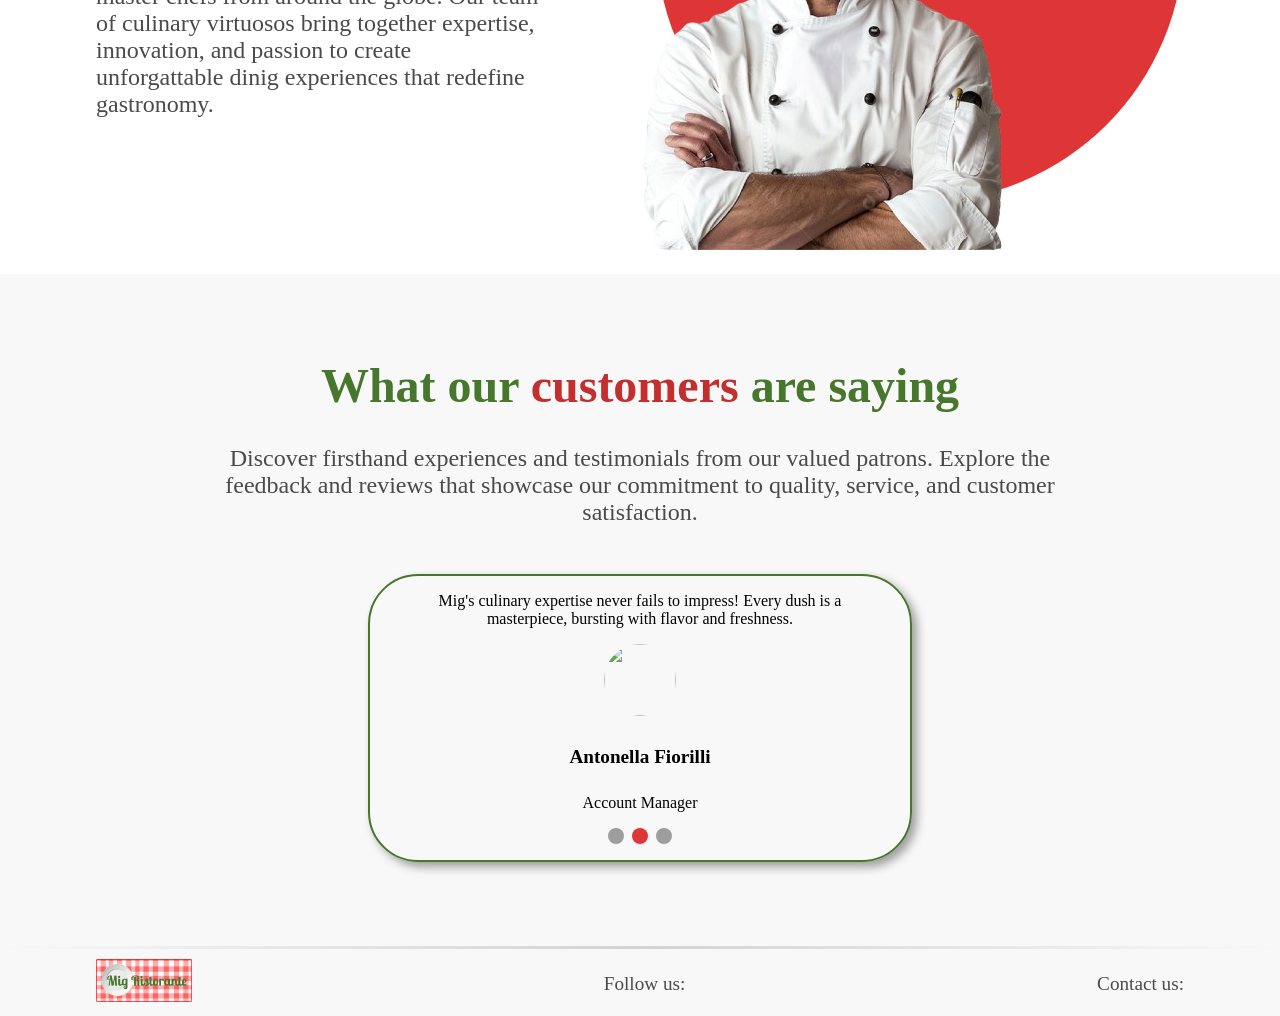
==== commit b8ee3dbf: "file track adjustment" ====
--- a/index.html
+++ b/index.html
@@ -58,7 +58,7 @@
                         alt="focaccia dish">
                     <h3 class="name">Focaccia</h3>
                     <p class="dish_detail">The best focaccia you ever seen, taste it.</p>
-                    <div class="stars"><img src="./Images/Testimonials Stars.png" alt="rating stars"></div>
+                    <div class="stars"><img src="./Assets/Images/Testimonials_Stars.png" alt="rating stars"></div>
                     <div class="last_line">
                         <div class="price">$14.50</div>
                         <button class="card_cart">Add to Cart</button>
@@ -69,7 +69,7 @@
                         alt="gnocchi dish">
                     <h3 class="name">Gnocchi</h3>
                     <p class="dish_detail">Light gnocchi with a delicate olive oil and fine herb sauce.</p>
-                    <div class="stars"><img src="./Images/Testimonials Stars.png" alt="rating stars"></div>
+                    <div class="stars"><img src="./Assets/Images/Testimonials_Stars.png" alt="rating stars"></div>
                     <div class="last_line">
                         <div class="price">$19.90</div>
                         <button class="card_cart">Add to Cart</button>
@@ -80,7 +80,7 @@
                         alt="lasagna dish">
                     <h3 class="name">Lasagna</h3>
                     <p class="dish_detail">A fantastic lasagna with bolognese sauce.</p>
-                    <div class="stars"><img src="./Images/Testimonials Stars.png" alt="rating stars"></div>
+                    <div class="stars"><img src="./Assets/Images/Testimonials_Stars.png" alt="rating stars"></div>
                     <div class="last_line">
                         <div class="price">$25.80</div>
                         <button class="card_cart">Add to Cart</button>
@@ -91,7 +91,7 @@
                         alt="fettucine with shrimp">
                     <h3 class="name">Fettucine with Shrimp</h3>
                     <p class="dish_detail">A delicisous pasta with with sauce and shrimp.</p>
-                    <div class="stars"><img src="./Images/Testimonials Stars.png" alt="rating stars"></div>
+                    <div class="stars"><img src="./Assets/Images/Testimonials_Stars.png" alt="rating stars"></div>
                     <div class="last_line">
                         <div class="price">$21.90</div>
                         <button class="card_cart">Add to Cart</button>
@@ -187,7 +187,7 @@
            <i class="fa-solid fa-envelope"></i>
         </div>
     </footer>
-    <script src="./script.js"></script>
+    <script src="script.js"></script>
 </body>
 
 </html>
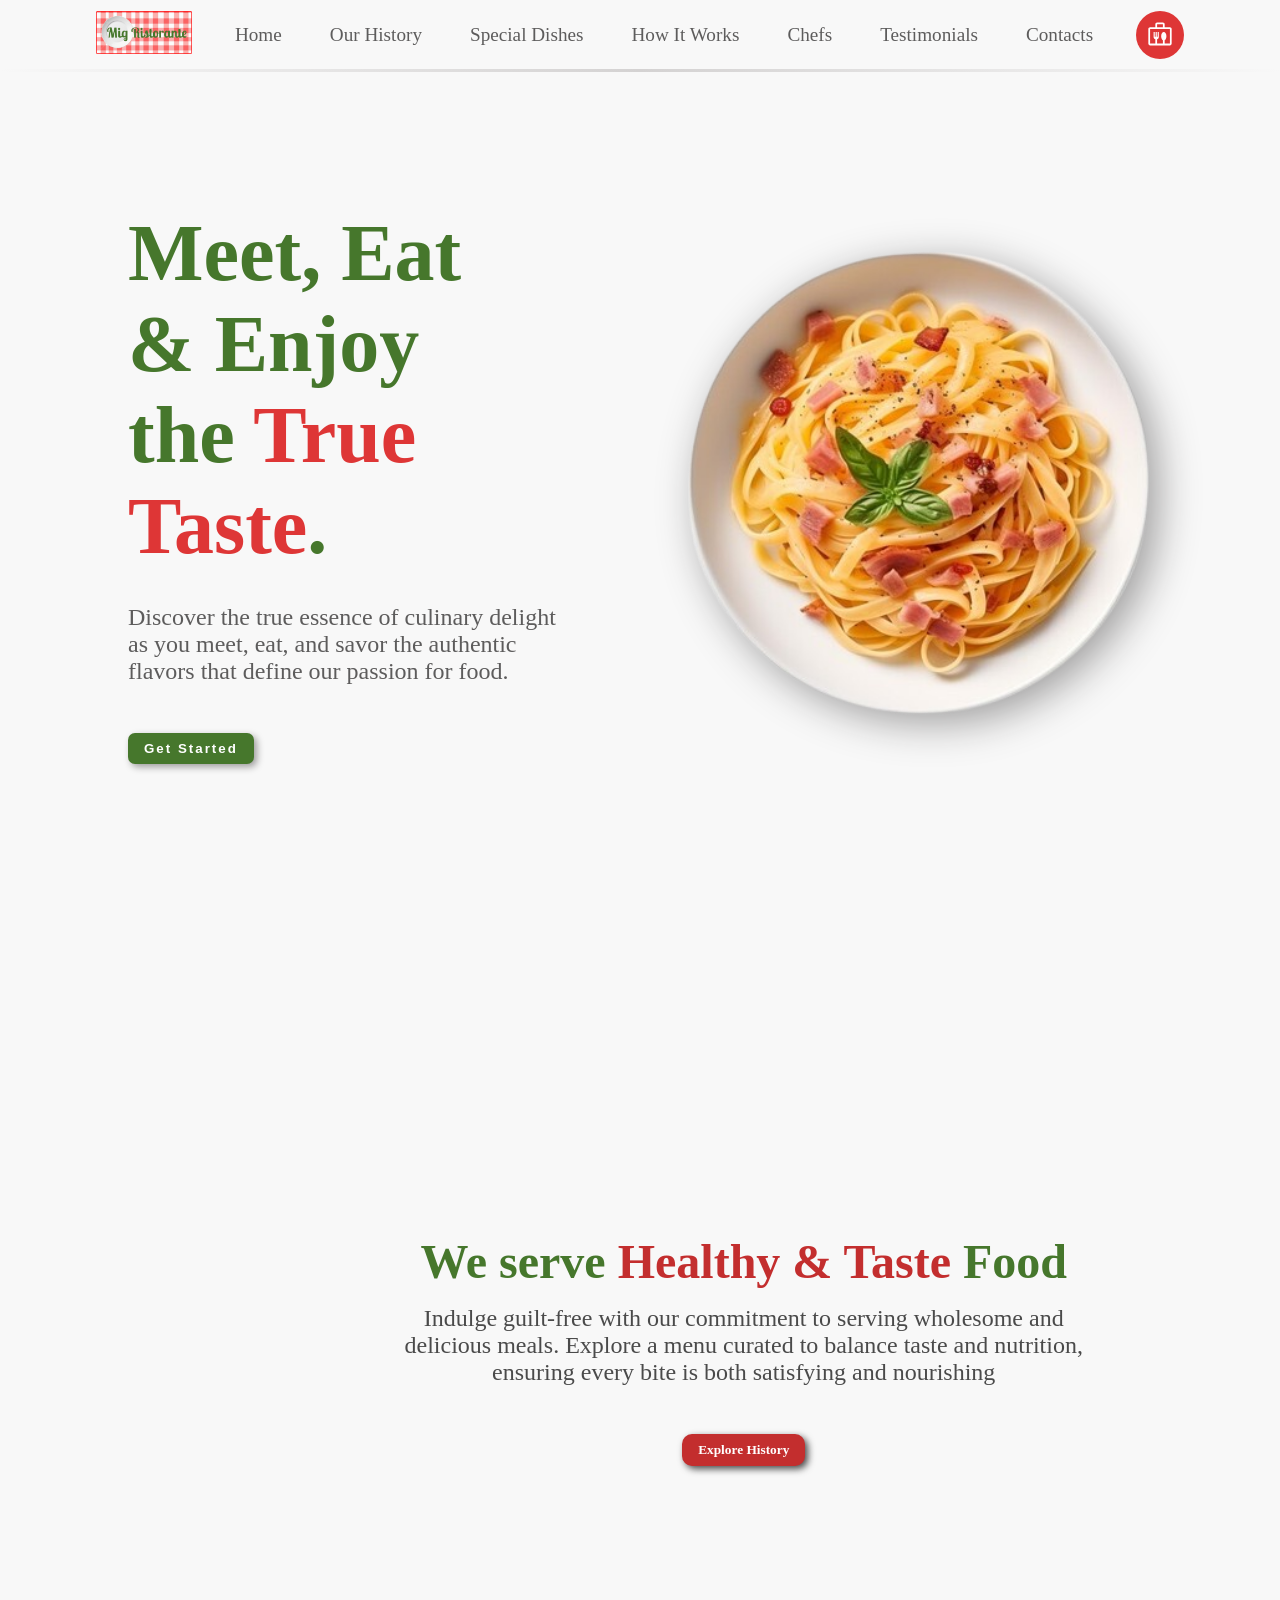
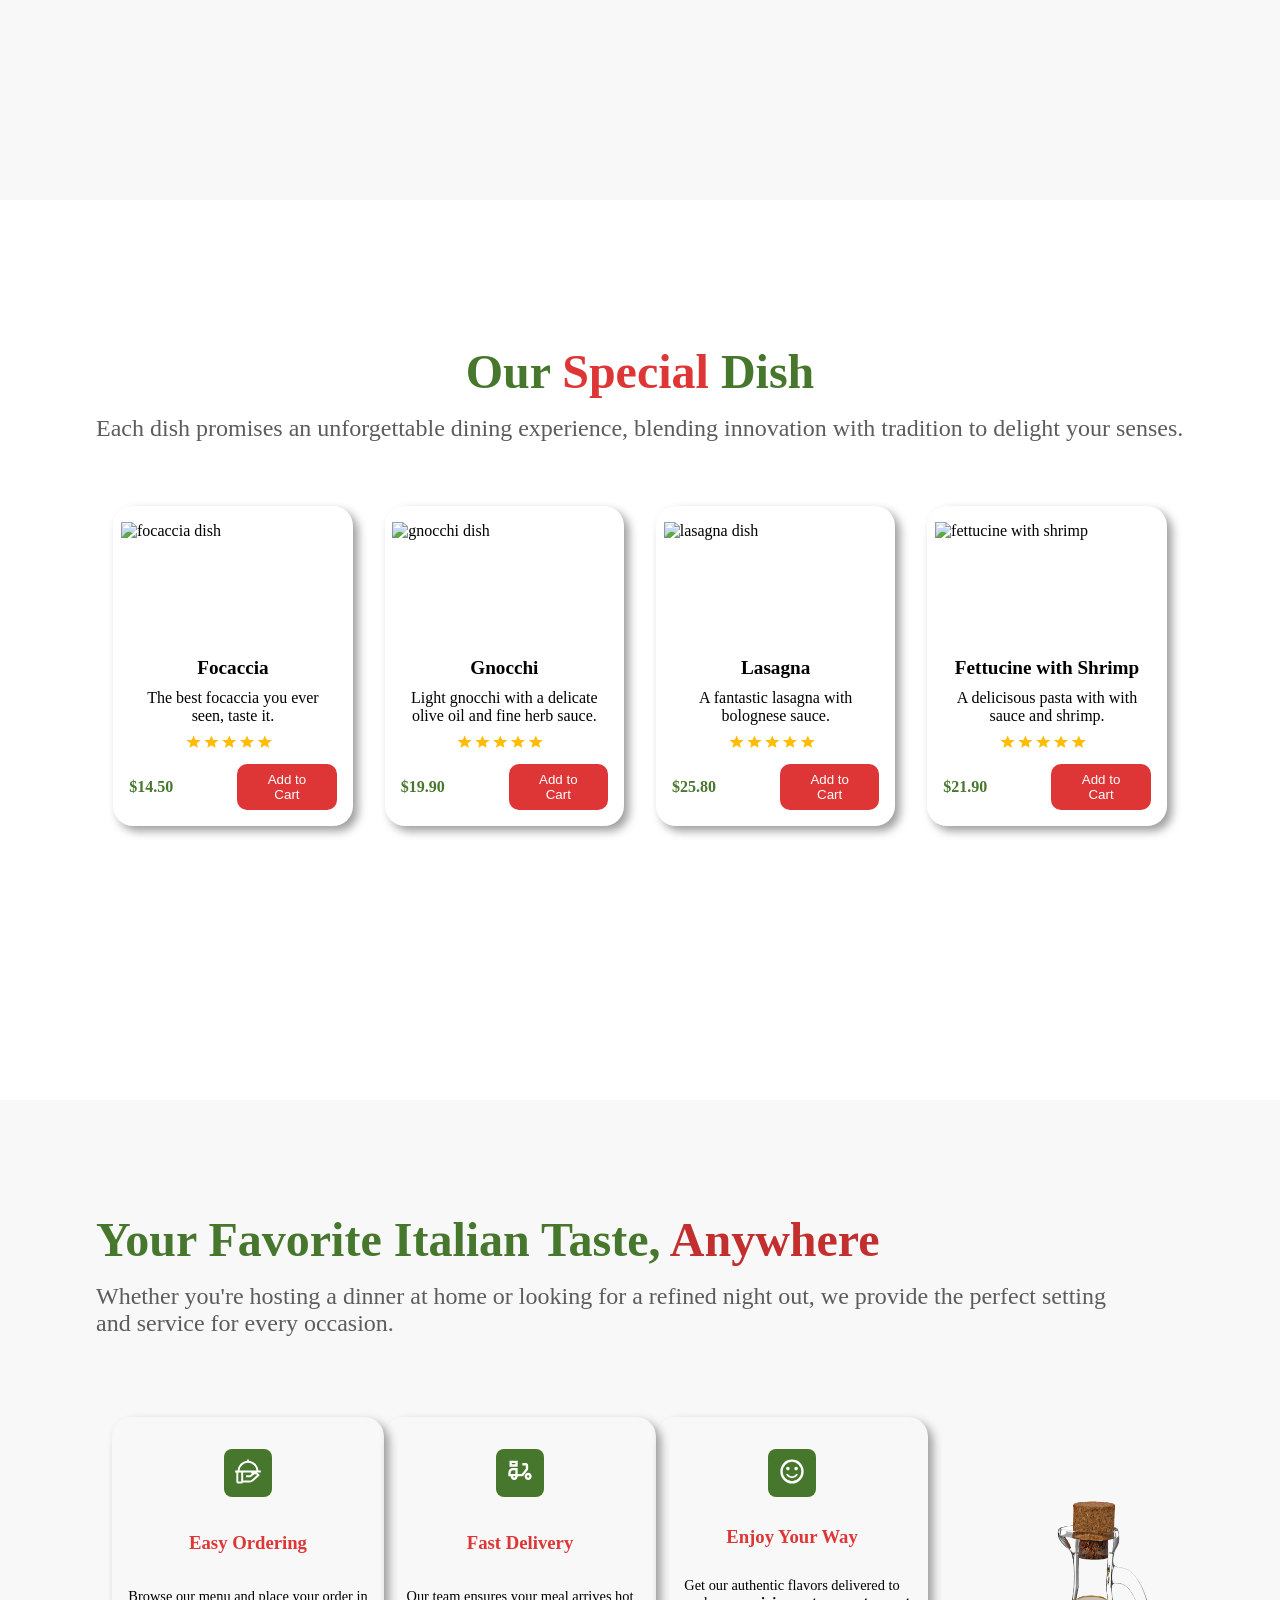
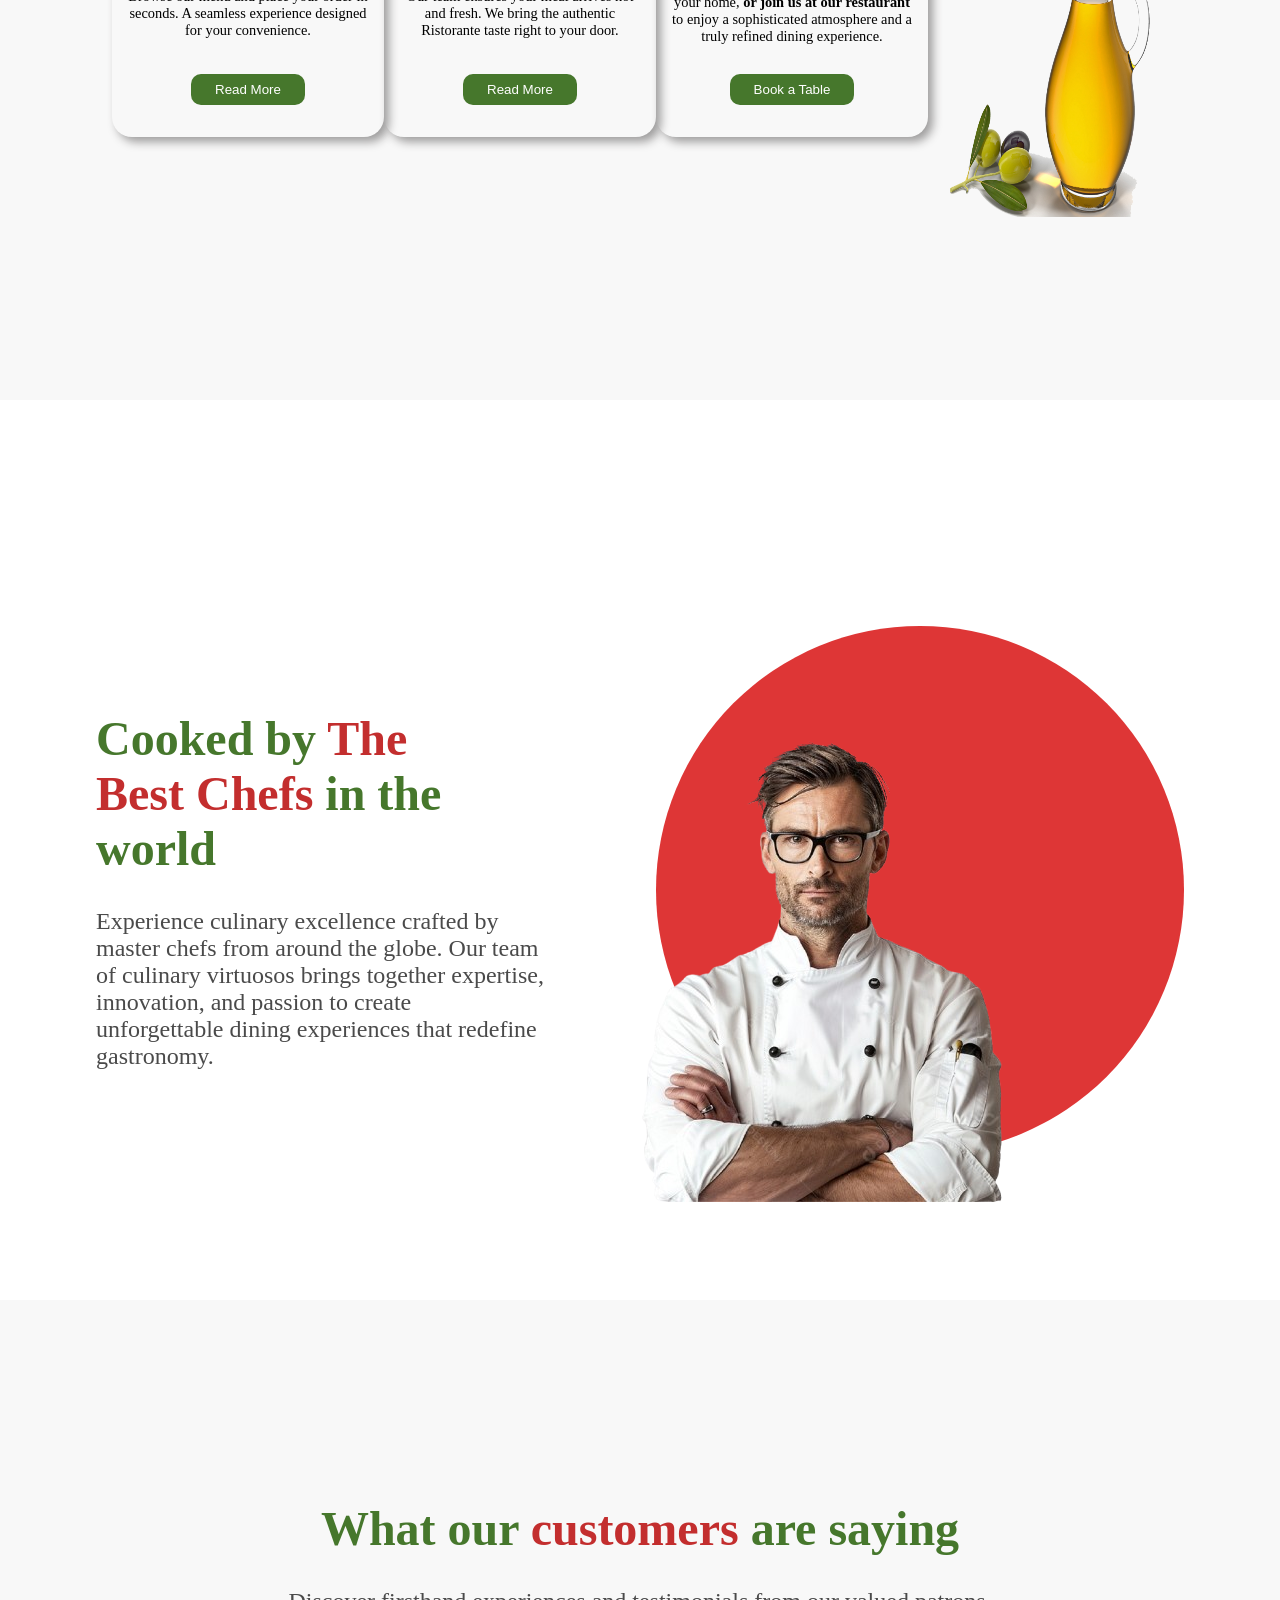
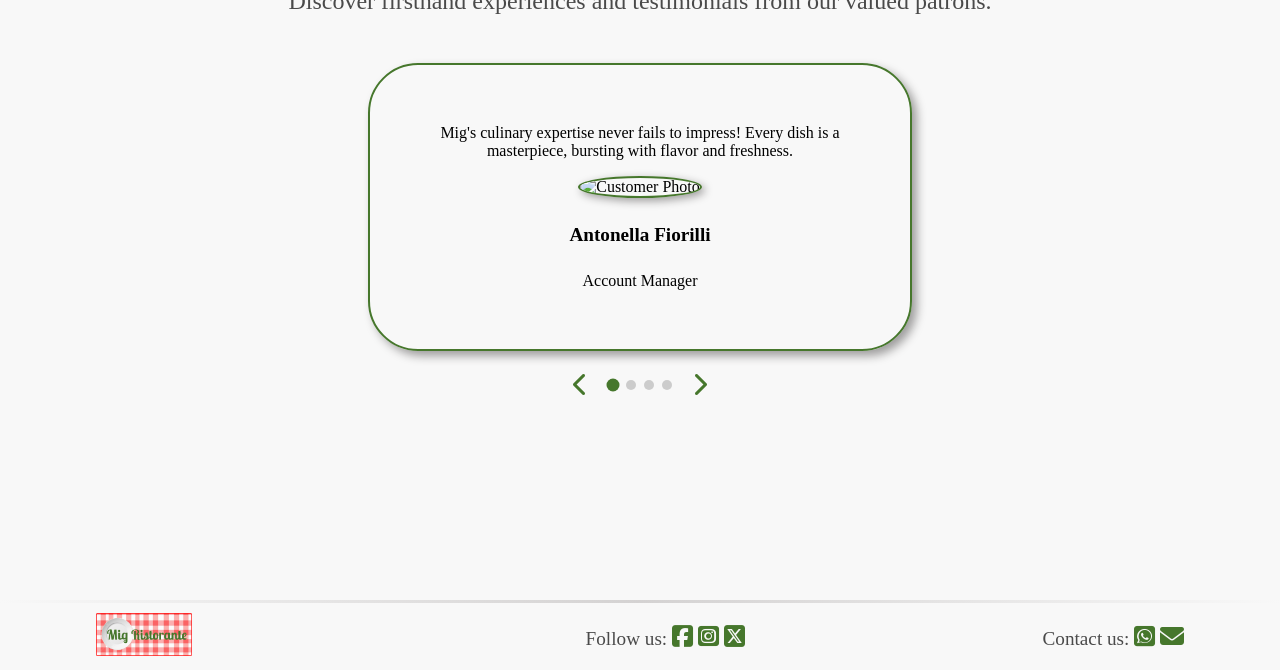
==== commit 91257f80: "docs: update service cards content and refine brand storytelling" ====
--- a/index.html
+++ b/index.html
@@ -5,7 +5,7 @@
     <meta charset="UTF-8">
     <meta name="viewport" content="width=device-width, initial-scale=1.0">
     <link rel="stylesheet" href="./Assets/style.css">
-    <link rel="stylesheet" href="https://cdnjs.cloudflare.com/ajax/libs/font-awesome/7.0.0/css/all.min.css">
+    <link rel="stylesheet" href="https://cdnjs.cloudflare.com/ajax/libs/font-awesome/6.6.0/css/all.min.css">
     <link rel="shortcut icon" href="./Assets/Images/Logo_Icon.png" type="image/x-icon">
     <title>Mig Ristorante</title>
 </head>
@@ -16,9 +16,11 @@
         <div class="desktop-menu">
             <ul class="nav-links-desktop">
                 <li><a href="#hero">Home</a></li>
-                <li><a href="#special">Special</a></li>
-                <li><a href="#chef">Chef</a></li>
-                <li><a href="#clients">Clients</a></li>
+                <li><a href="#healthy">Our History</a></li>
+                <li><a href="#special">Special Dishes</a></li>
+                <li><a href="#delivery">How It Works</a></li>
+                <li><a href="#chef"> Chefs</a></li>
+                <li><a href="#clients">Testimonials</a></li>
                 <li><a href="#contacts">Contacts</a></li>
             </ul>
         </div>
@@ -26,80 +28,32 @@
             <button class="close" id="closeButton"><i class="fa-solid fa-xmark"></i></button>
             <ul class="nav-links-mobile">
                 <li><a href="#hero">Home</a></li>
-                <li><a href="#special">Special</a></li>
-                <li><a href="#chef">Chef</a></li>
-                <li><a href="#clients">Clients</a></li>
+                <li><a href="#healthy">Our History</a></li>
+                <li><a href="#special">Special Dishes</a></li>
+                <li><a href="#delivery">How It Works</a></li>
+                <li><a href="#chef">Chefs</a></li>
+                <li><a href="#clients">Testimonials</a></li>
                 <li><a href="#contacts">Contacts</a></li>
             </ul>
         </div>
         <div class="btns-header">
-            <div class="cart"><button class="button_cart"><img src="./Assets/Images/order icon.svg" alt="order icon"></button>
+            <div class="cart"><button class="button_cart"><img src="./Assets/Images/order icon.svg"
+                        alt="order icon"></button>
             </div>
             <button class="hamburger" id="hamburgerButton"><i class="fa-solid fa-bars"></i></button>
         </div>
     </header>
     <main>
-        <section class="hero">
+        <section class="hero" id="hero">
             <div class="content">
                 <h1 class="title">Meet, Eat & Enjoy the <span>True Taste</span>.</h1>
                 <p class="text">Discover the true essence of culinary delight as you meet, eat, and savor the authentic
                     flavors that define our passion for food.</p>
                 <button class="start">Get Started</button>
             </div>
-            <div class="hero-image"><img src="./Assets/Images/home_fetuccini.png" alt=""></div>
-        </section>
-        <section class="special" id="special">
-            <h2 class="title">Our <span>Special</span> Dish</h2>
-            <p class="text">Each dish promises an unforgettable dining experience, blending innovation with tradition to
-                delight your senses.</p>
-            <div class="card_line">
-                <div class="card">
-                    <img src="https://moraremportugal.com/wp-content/uploads/2023/08/comidas-tipicas-da-italia-foccacia-de-rosmarino-1024x574.png"
-                        alt="focaccia dish">
-                    <h3 class="name">Focaccia</h3>
-                    <p class="dish_detail">The best focaccia you ever seen, taste it.</p>
-                    <div class="stars"><img src="./Assets/Images/Testimonials_Stars.png" alt="rating stars"></div>
-                    <div class="last_line">
-                        <div class="price">$14.50</div>
-                        <button class="card_cart">Add to Cart</button>
-                    </div>
-                </div>
-                <div class="card">
-                    <img src="https://img.freepik.com/fotos-premium/gnocchi-de-batata-comida-italiana-tradicional-gnocchi-caseiro-jantar-saboroso-prato-mediterraneo-fundo-escuro-ilustracao-de-ia-generativa_162695-11271.jpg"
-                        alt="gnocchi dish">
-                    <h3 class="name">Gnocchi</h3>
-                    <p class="dish_detail">Light gnocchi with a delicate olive oil and fine herb sauce.</p>
-                    <div class="stars"><img src="./Assets/Images/Testimonials_Stars.png" alt="rating stars"></div>
-                    <div class="last_line">
-                        <div class="price">$19.90</div>
-                        <button class="card_cart">Add to Cart</button>
-                    </div>
-                </div>
-                <div class="card">
-                    <img src="https://www.sabornamesa.com.br/media/k2/items/cache/d30ee1ca9e879a8474cdf38bba06fa06_XL.jpg"
-                        alt="lasagna dish">
-                    <h3 class="name">Lasagna</h3>
-                    <p class="dish_detail">A fantastic lasagna with bolognese sauce.</p>
-                    <div class="stars"><img src="./Assets/Images/Testimonials_Stars.png" alt="rating stars"></div>
-                    <div class="last_line">
-                        <div class="price">$25.80</div>
-                        <button class="card_cart">Add to Cart</button>
-                    </div>
-                </div>
-                <div class="card">
-                    <img src="https://buenprovecho.hn/wp-content/uploads/2023/05/fettucini-con-camarones-1.jpg"
-                        alt="fettucine with shrimp">
-                    <h3 class="name">Fettucine with Shrimp</h3>
-                    <p class="dish_detail">A delicisous pasta with with sauce and shrimp.</p>
-                    <div class="stars"><img src="./Assets/Images/Testimonials_Stars.png" alt="rating stars"></div>
-                    <div class="last_line">
-                        <div class="price">$21.90</div>
-                        <button class="card_cart">Add to Cart</button>
-                    </div>
-                </div>
-            </div>
-        </section>
-        <section class="healthy">
+            <div class="hero-image"><img src="./Assets/Images/home_fetuccini.png" alt="plate with pasta"></div>
+        </section>
+        <section class="healthy" id="healthy">
             <img src="https://thumbs.dreamstime.com/b/varios-tipos-de-pastas-68158562.jpg" alt="">
             <div class="content">
                 <h2 class="title">We serve <span>Healthy & Taste</span> Food</h2>
@@ -110,34 +64,94 @@
                 <button class="history">Explore History</button>
             </div>
         </section>
-        <section class="delivery">
+        <section class="special" id="special">
+            <h2 class="title">Our <span>Special</span> Dish</h2>
+            <p class="text">Each dish promises an unforgettable dining experience, blending innovation with tradition to
+                delight your senses.</p>
+            <div class="card_line">
+                <div class="card">
+                    <img src="https://moraremportugal.com/wp-content/uploads/2023/08/comidas-tipicas-da-italia-foccacia-de-rosmarino-1024x574.png"
+                        alt="focaccia dish">
+                    <h3 class="name">Focaccia</h3>
+                    <p class="dish_detail">The best focaccia you ever seen, taste it.</p>
+                    <div class="stars"><img src="./Assets/Images/Testimonials_Stars.png" alt="rating stars"></div>
+                    <div class="last_line">
+                        <div class="price">$14.50</div>
+                        <button class="card_cart">Add to Cart</button>
+                    </div>
+                </div>
+                <div class="card">
+                    <img src="https://img.freepik.com/fotos-premium/gnocchi-de-batata-comida-italiana-tradicional-gnocchi-caseiro-jantar-saboroso-prato-mediterraneo-fundo-escuro-ilustracao-de-ia-generativa_162695-11271.jpg"
+                        alt="gnocchi dish">
+                    <h3 class="name">Gnocchi</h3>
+                    <p class="dish_detail">Light gnocchi with a delicate olive oil and fine herb sauce.</p>
+                    <div class="stars"><img src="./Assets/Images/Testimonials_Stars.png" alt="rating stars"></div>
+                    <div class="last_line">
+                        <div class="price">$19.90</div>
+                        <button class="card_cart">Add to Cart</button>
+                    </div>
+                </div>
+                <div class="card">
+                    <img src="https://www.sabornamesa.com.br/media/k2/items/cache/d30ee1ca9e879a8474cdf38bba06fa06_XL.jpg"
+                        alt="lasagna dish">
+                    <h3 class="name">Lasagna</h3>
+                    <p class="dish_detail">A fantastic lasagna with bolognese sauce.</p>
+                    <div class="stars"><img src="./Assets/Images/Testimonials_Stars.png" alt="rating stars"></div>
+                    <div class="last_line">
+                        <div class="price">$25.80</div>
+                        <button class="card_cart">Add to Cart</button>
+                    </div>
+                </div>
+                <div class="card">
+                    <img src="https://buenprovecho.hn/wp-content/uploads/2023/05/fettucini-con-camarones-1.jpg"
+                        alt="fettucine with shrimp">
+                    <h3 class="name">Fettucine with Shrimp</h3>
+                    <p class="dish_detail">A delicisous pasta with with sauce and shrimp.</p>
+                    <div class="stars"><img src="./Assets/Images/Testimonials_Stars.png" alt="rating stars"></div>
+                    <div class="last_line">
+                        <div class="price">$21.90</div>
+                        <button class="card_cart">Add to Cart</button>
+                    </div>
+                </div>
+            </div>
+        </section>
+
+        <section class="delivery" id="delivery">
+            <div class="section-header">
+                <h2 class="title">Your Favorite Italian Taste, <span>Anywhere</span></h2>
+                <p class="text">
+                    Whether you're hosting a dinner at home or looking for a refined night out,
+                    we provide the perfect setting and service for every occasion.
+                </p>
+            </div>
             <div class="card_line_delivery">
-                <div class="card">
-                    <button class="delivery_btn"><img src="./Assets/Images/order_meal.svg" alt=""></button>
-                    <h3 class="title">Order your food</h3>
-                    <p class="text">Seamless place your food orders online with just a few clicks. Enjoy convenience and
-                        efficiency as you select from our diverse menu of delectable dishes.</p>
-                    <button class="more">Read More </button>
-                </div>
-
-                <div class="card">
-                    <button class="delivery_btn"><img src="./Assets/Images/delivery_icon.svg" alt=""></button>
-                    <h3 class="title">Pick your food</h3>
-                    <p class="text">Customize your dining experience by choosing from a tantalizing array of options.
-                        For
-                        savory, sweet, or in between craving, find the perfect meal to satisfy your appetite.</p>
-                    <button class="more">Read More </button>
-                </div>
-
-                <div class="card">
-                    <button class="delivery_btn"><img src="./Assets/Images/satisfied_icon.svg" alt=""></button>
-                    <h3 class="title">Enjoy your food</h3>
-                    <p class="text">Sit back, relax, and savor the flavor as your meticulously prepared meal arrives.
-                        Delight in the deliciousness of every bite, knowing that your satisfaction is our top priority.
+                <div class="card-delivery">
+                    <button class="delivery_btn"><img src="./Assets/Images/order_meal.svg" alt="Order"></button>
+                    <h3 class="title">Easy Ordering</h3>
+                    <p class="text">Browse our menu and place your order in seconds. A seamless experience designed for
+                        your convenience.</p>
+                    <button class="more">Read More</button>
+                </div>
+
+                <div class="card-delivery">
+                    <button class="delivery_btn"><img src="./Assets/Images/delivery_icon.svg" alt="Delivery"></button>
+                    <h3 class="title">Fast Delivery</h3>
+                    <p class="text">Our team ensures your meal arrives hot and fresh. We bring the authentic Ristorante
+                        taste right to your door.</p>
+                    <button class="more">Read More</button>
+                </div>
+
+                <div class="card-delivery">
+                    <button class="delivery_btn"><img src="./Assets/Images/satisfied_icon.svg" alt="Enjoy"></button>
+                    <h3 class="title">Enjoy Your Way</h3>
+                    <p class="text">
+                        Get our authentic flavors delivered to your home, <strong>or join us at our restaurant</strong>
+                        to enjoy a sophisticated atmosphere and a truly refined dining experience.
                     </p>
-                    <button class="more">Read More </button>
-                </div>
-                <img class="olive_img" src="./Assets/Images/Olive-Oil-PNG-Image.png" alt="">
+                    <button class="more">Book a Table</button>
+                </div>
+
+                <img class="olive_img" src="./Assets/Images/Olive-Oil-PNG-Image.png" alt="Olive oil image">
             </div>
         </section>
         <section class="chef" id="chef">
@@ -145,7 +159,7 @@
                 <h2 class="title">Cooked by <span>The Best Chefs</span> in the world</h2>
                 <p class="text">Experience culinary excellence crafted by master chefs from around the globe. Our team
                     of
-                    culinary virtuosos bring together expertise, innovation, and passion to create unforgattable dinig
+                    culinary virtuosos brings together expertise, innovation, and passion to create unforgettable dining
                     experiences that redefine gastronomy.</p>
             </div>
             <div class="images">
@@ -156,35 +170,36 @@
         </section>
         <section class="clients" id="clients">
             <h2 class="title">What our <span>customers</span> are saying</h2>
-            <p class="text">Discover firsthand experiences and testimonials from our valued patrons. Explore the
-                feedback
-                and reviews that showcase our commitment to quality, service, and customer satisfaction.</p>
-            <div class="card">
-                <p class="testimonial_phrase">Mig's culinary expertise never fails to impress! Every dush is a
-                    masterpiece, bursting with flavor and freshness.</p>
-                <div class="photo"><img src="https://cdn.pixabay.com/photo/2024/05/21/05/51/young-8776897_1280.jpg"
-                        alt="">
-                </div>
-                <div class="name">Antonella Fiorilli</div>
-                <div class="position">Account Manager</div>
-                <div class="balls_order">
-                    <div class="ball"></div>
-                    <div class="ball"></div>
-                    <div class="ball"></div>
-                </div>
+            <p class="text">Discover firsthand experiences and testimonials from our valued patrons.</p>
+
+            <div class="card" id="testimonial-container">
+                <p class="testimonial_phrase" id="text-content"></p>
+                <div class="photo">
+                    <img src="" alt="Customer Photo" id="user-img">
+                </div>
+                <div class="name" id="user-name"></div>
+                <div class="position" id="user-role"></div>
+            </div>
+
+            <div class="carousel-controls">
+                <button id="prevBtn"><i class="fa-solid fa-chevron-left"></i></button>
+                <div class="balls_order" id="dots-container"></div>
+                <button id="nextBtn"><i class="fa-solid fa-chevron-right"></i></button>
             </div>
         </section>
     </main>
     <footer id="contacts">
         <div class="logo"><img src="./Assets/Images/Logo.png" alt=""></div>
-        <div class="follow">Follow us:
-           <i class="fa-brands fa-square-facebook"></i>
-           <i class="fa-brands fa-square-instagram"></i>
-           <i class="fa-brands fa-square-x-twitter"></i>
-        </div>
-        <div class="contact">Contact us:
-           <i class="fa-brands fa-square-whatsapp"></i>
-           <i class="fa-solid fa-envelope"></i>
+        <div class="contacts-link">
+            <div class="follow">Follow us:
+                <i class="fa-brands fa-square-facebook"></i>
+                <i class="fa-brands fa-square-instagram"></i>
+                <i class="fa-brands fa-square-x-twitter"></i>
+            </div>
+            <div class="contact">Contact us:
+                <i class="fa-brands fa-square-whatsapp"></i>
+                <i class="fa-solid fa-envelope"></i>
+            </div>
         </div>
     </footer>
     <script src="script.js"></script>
--- a/Assets/style.css
+++ b/Assets/style.css
@@ -24,7 +24,7 @@
     padding: 0 6rem;
     border-bottom: 3px solid transparent;
     border-image: linear-gradient(to right, transparent, #d4d2d2, transparent)1;
-    height: 70px;
+    height: 4.5rem;
     width: 100%;
     z-index: 10;
     position: fixed;
@@ -44,12 +44,13 @@
     justify-content: center;
     gap: 3rem;
     width: 100%;
-    font-size: 1.5rem;
+    font-size: 1.2rem;
 }
 
 .nav-links-desktop li {
     list-style: none;
 }
+
 .nav-links-mobile li a,
 .nav-links-desktop li a {
     color: #5d5c5c;
@@ -118,9 +119,10 @@
     display: flex;
 }
 
-.btns-header{
-    display: flex;
-}
+.btns-header {
+    display: flex;
+}
+
 .button_cart {
     background-color: #de3636;
     width: 3rem;
@@ -149,10 +151,9 @@
     flex-direction: row;
     align-items: center;
     justify-content: center;
-    top: 0;
-    padding-top: 8rem;
+    padding-top: 4.5rem;
     width: 100%;
-    height: 46rem;
+    height: 100vh;
 }
 
 .hero .content {
@@ -206,9 +207,9 @@
 
 .special {
     background-color: #ffffff;
-    padding: 2rem 6rem 8rem 6rem;
+    padding: 5rem 6rem 8rem 6rem;
     width: 100%;
-
+    height: 100vh;
 }
 
 .special .title {
@@ -242,7 +243,7 @@
 }
 
 .special .card_line .card {
-    width: 18rem;
+    width: 22%;
     height: 20rem;
     box-shadow: 5px 5px 10px #9e9d9d;
     display: flex;
@@ -307,7 +308,7 @@
     flex-direction: row;
     align-items: center;
     justify-content: center;
-    height: 42rem;
+    height: 100vh;
     background-image: url(https://thumbs.dreamstime.com/b/varios-tipos-de-pastas-133820770.jpg);
     background-repeat: no-repeat;
     background-size: cover;
@@ -367,32 +368,51 @@
     padding: 0 6rem;
     display: flex;
     flex-direction: column;
-    height: 42rem;
-}
-
+    height: 100vh;
+}
+
+.section-header {
+    margin-top: 7rem;
+}
+
+.section-header h2 {
+    color: #46772c;
+    font-size: 3rem;
+}
+
+.section-header h2 span {
+    color: #c32e2e;
+}
+
+.section-header p {
+    color: #5d5c5c;
+    font-family: "Lora", serif;
+    font-size: 1.5rem;
+    margin: 1rem 0 0 0;
+    max-width: 80vw;
+}
 
 .delivery .card_line_delivery {
-    margin-top: 6rem;
+    margin-top: 3.5rem;
     width: 100%;
-    height: 32rem;
+    height: 23rem;
     padding: 1rem;
     display: flex;
     flex-direction: row;
     align-items: center;
     justify-content: space-between;
-    padding: 0 5rem;
-}
-
-.delivery .card_line_delivery .card {
+}
+
+.delivery .card_line_delivery .card-delivery {
     width: 18rem;
     height: 20rem;
     box-shadow: 5px 5px 10px #9e9d9d;
     display: flex;
     flex-direction: column;
-    justify-content: center;
+    justify-content: space-between;
     align-items: center;
     border-radius: 20px;
-    padding: 1rem;
+    padding: 2rem 1rem;
     font-family: "Lora", serif;
     gap: 1.2rem;
 }
@@ -412,13 +432,13 @@
     height: 1.8rem;
 }
 
-.delivery .card_line_delivery .card .title {
+.delivery .card_line_delivery .card-delivery .title {
     font-weight: 700;
     margin: 0 1rem;
     color: #de3636;
 }
 
-.delivery .card_line_delivery .card .text {
+.delivery .card_line_delivery .card-delivery .text {
     font-size: 0.9rem;
     text-align: center;
 }
@@ -432,12 +452,36 @@
     color: #ffffff;
     font-weight: 500;
     cursor: pointer;
+
+}
+
+.card-delivery {
+    opacity: 0;
+    transform: translateY(30px);
+    transition: all 0.8s ease-out;
+}
+
+.card-delivery:nth-child(1) {
+    transition-delay: 0.1s;
+}
+
+.card-delivery:nth-child(2) {
+    transition-delay: 0.5s;
+}
+
+.card-delivery:nth-child(3) {
+    transition-delay: 0.9s;
+}
+
+.card-delivery.show {
+    opacity: 1;
+    transform: translateY(0);
 }
 
 .olive_img {
     height: 20rem;
     width: 15rem;
-    transform: translateY(10rem);
+    transform: translateY(5rem);
 
 }
 
@@ -446,9 +490,9 @@
     flex-direction: row;
     align-items: center;
     justify-content: center;
-    height: 42rem;
+    height: 100vh;
     background-color: #ffffff;
-    padding: 0 6rem;
+    padding: 5rem 6rem 0 6rem;
 }
 
 .chef .title {
@@ -488,8 +532,8 @@
     flex-direction: column;
     align-items: center;
     justify-content: center;
-    height: 42rem;
-    padding: 0 6rem;
+    height: 100vh;
+    padding: 5rem 6rem;
 }
 
 .clients .title {
@@ -534,9 +578,11 @@
 }
 
 .photo img {
-    width: 4.5rem;
-    height: 4.5rem;
+    width: 5rem;
+    height: 5rem;
     border-radius: 50%;
+    border: 2px solid #46772c;
+    box-shadow: 3px 3px 8px #9e9d9d;
 }
 
 .balls_order {
@@ -547,14 +593,37 @@
 }
 
 .ball {
-    width: 1rem;
-    height: 1rem;
+    width: 10px;
+    height: 10px;
+    background-color: #ccc;
     border-radius: 50%;
-    background-color: #9e9d9d;
-}
-
-.ball:nth-child(2) {
-    background-color: #de3636;
+    transition: 0.3s;
+}
+
+.ball.active {
+    background-color: #46772c;
+    transform: scale(1.3);
+}
+
+.carousel-controls {
+    display: flex;
+    align-items: center;
+    justify-content: center;
+    gap: 20px;
+    margin-top: 20px;
+}
+
+.carousel-controls button {
+    background: none;
+    border: none;
+    cursor: pointer;
+    font-size: 1.5rem;
+    color: #46772c;
+    transition: 0.3s;
+}
+
+.carousel-controls button:hover {
+    transform: scale(1.2);
 }
 
 footer {
@@ -571,6 +640,13 @@
     font-family: "Lora", serif;
 }
 
+footer .contacts-link {
+    display: flex;
+    justify-content: space-between;
+    align-items: center;
+    width: 55%;
+}
+
 footer .follow,
 footer .contact {
     color: #4a4a4a;
@@ -593,12 +669,12 @@
     }
 
     .nav-links-desktop {
-        font-size: 1.1rem;
+        font-size: 0.9rem;
     }
 
     .hero {
         padding-top: 8rem;
-        height: 40rem;
+        height: 42rem;
     }
 
     .hero .content {
@@ -628,6 +704,7 @@
 
     .special {
         padding: 2rem;
+        height: auto;
     }
 
     .special .title {
@@ -652,6 +729,7 @@
     .healthy {
         padding: 2rem;
         height: 100vh;
+
     }
 
     .healthy .content .title {
@@ -668,8 +746,9 @@
 
 
     .delivery {
-        padding: 2rem;
+        padding: 1rem 2rem;
         height: 100vh;
+
     }
 
     .delivery .card_line_delivery {
@@ -679,7 +758,7 @@
         padding: 0;
     }
 
-    .delivery .card_line_delivery .card {
+    .delivery .card_line_delivery .card-delivery {
         width: 27%;
     }
 
@@ -691,6 +770,8 @@
     .chef {
         padding: 2rem;
         height: 100vh;
+        margin-top: 8rem;
+
     }
 
     .chef .title {
@@ -716,7 +797,7 @@
     }
 
     .clients {
-        height: auto;
+        height: 100vh;
         padding: 2rem;
     }
 
@@ -756,12 +837,16 @@
     }
 
     .nav-links-desktop {
-        gap: 2rem;
+        display: none;
+    }
+    .hamburger{
+        display: block;
     }
 
     .button_cart {
         width: 2.5rem;
         height: 2.5rem;
+        margin-right: 2rem;
     }
 
     .button_cart img {
@@ -819,24 +904,24 @@
     }
 
     .special .card_line {
-        flex-direction: column;
-        gap: 1.5rem;
+      flex-wrap: wrap;
+        
     }
 
     .special .card_line .card {
-        width: 100%;
+        width: 70%;
     }
 
     .healthy {
         flex-direction: column;
-        height: auto;
-        padding: 2rem 1rem;
+        height: 100vh;
+        padding: 1rem 2rem;
         text-align: center;
     }
 
     .healthy img {
         width: 67%;
-        margin-bottom: 2rem;
+        margin-top: 1rem;
         transform: rotate(0deg);
     }
 
@@ -850,19 +935,18 @@
     }
 
     .delivery {
-        padding: 2rem 1rem;
-        height: auto;
+        padding: 0 2rem;
+        height: 100vh;
     }
 
     .delivery .card_line_delivery {
-        flex-direction: column;
-        gap: 1.5rem;
         padding: 0;
-        margin-top: 2rem;
-    }
-
-    .delivery .card_line_delivery .card {
-        width: 100%;
+        margin-top: 0.5rem;
+        justify-content: center;
+    }
+
+    .delivery .card_line_delivery .card-delivery {
+        width: 31%;
     }
 
     .olive_img {
@@ -871,8 +955,8 @@
 
     .chef {
         flex-direction: column;
-        height: auto;
-        padding: 2rem 1rem;
+        height: 100vh;
+        padding: 4rem 1rem 1rem 1rem;
     }
 
     .chef .content {
@@ -902,8 +986,8 @@
     }
 
     .clients {
-        height: auto;
-        padding: 2rem 1rem;
+        height: 100vh;
+        padding: 4rem 3rem 1rem 3rem;
     }
 
     .clients .title {
@@ -941,11 +1025,11 @@
 
 @media (max-width: 480px) {
     body {
-        padding-top: 50px;
+        padding-top: 70px;
     }
 
     header {
-        padding: 0 1rem;
+        padding: 2rem;
         height: 50px;
     }
 
@@ -956,9 +1040,11 @@
     .nav-links-desktop {
         display: none;
     }
-.btns-header{
-    gap: 2rem;
-}
+
+    .btns-header {
+        gap: 2rem;
+    }
+
     .hamburger {
         display: block;
     }
@@ -974,9 +1060,10 @@
     }
 
     .hero {
+    
         flex-direction: column;
-        padding: 2rem 1rem;
-        height: auto;
+        padding: 6.25rem  2rem 1rem 2rem;
+height: auto;
     }
 
     .hero .content {
@@ -1006,6 +1093,7 @@
 
     .hero-image img {
         width: 100%;
+      
         padding-left: 0;
     }
 
@@ -1054,8 +1142,9 @@
     .healthy {
         flex-direction: column;
         height: auto;
-        padding: 2rem 1rem;
+        padding: 6.25rem 2rem 1rem 2rem;
         text-align: center;
+       
     }
 
     .healthy img {
@@ -1080,12 +1169,13 @@
 
     .delivery .card_line_delivery {
         flex-direction: column;
-        gap: 1.5rem;
+      width: 100%;
+        gap: 1rem;
         padding: 0;
     }
 
-    .delivery .card_line_delivery .card {
-        width: 100%;
+    .delivery .card_line_delivery .card-delivery {
+        width: 80%;
         height: auto;
     }
 
@@ -1100,7 +1190,7 @@
 
     .chef {
         flex-direction: column;
-        height: auto;
+        margin-top: 70px;
         padding: 2rem 1rem;
     }
 
@@ -1134,7 +1224,8 @@
     }
 
     .clients {
-        height: auto;
+        height: 100vh;
+
         padding: 2rem 1rem;
     }
 
@@ -1173,6 +1264,9 @@
 
     footer .logo {
         margin-bottom: 1rem;
+    }
+    footer .contacts-link{
+        width: 90%;
     }
 
     footer .follow,
